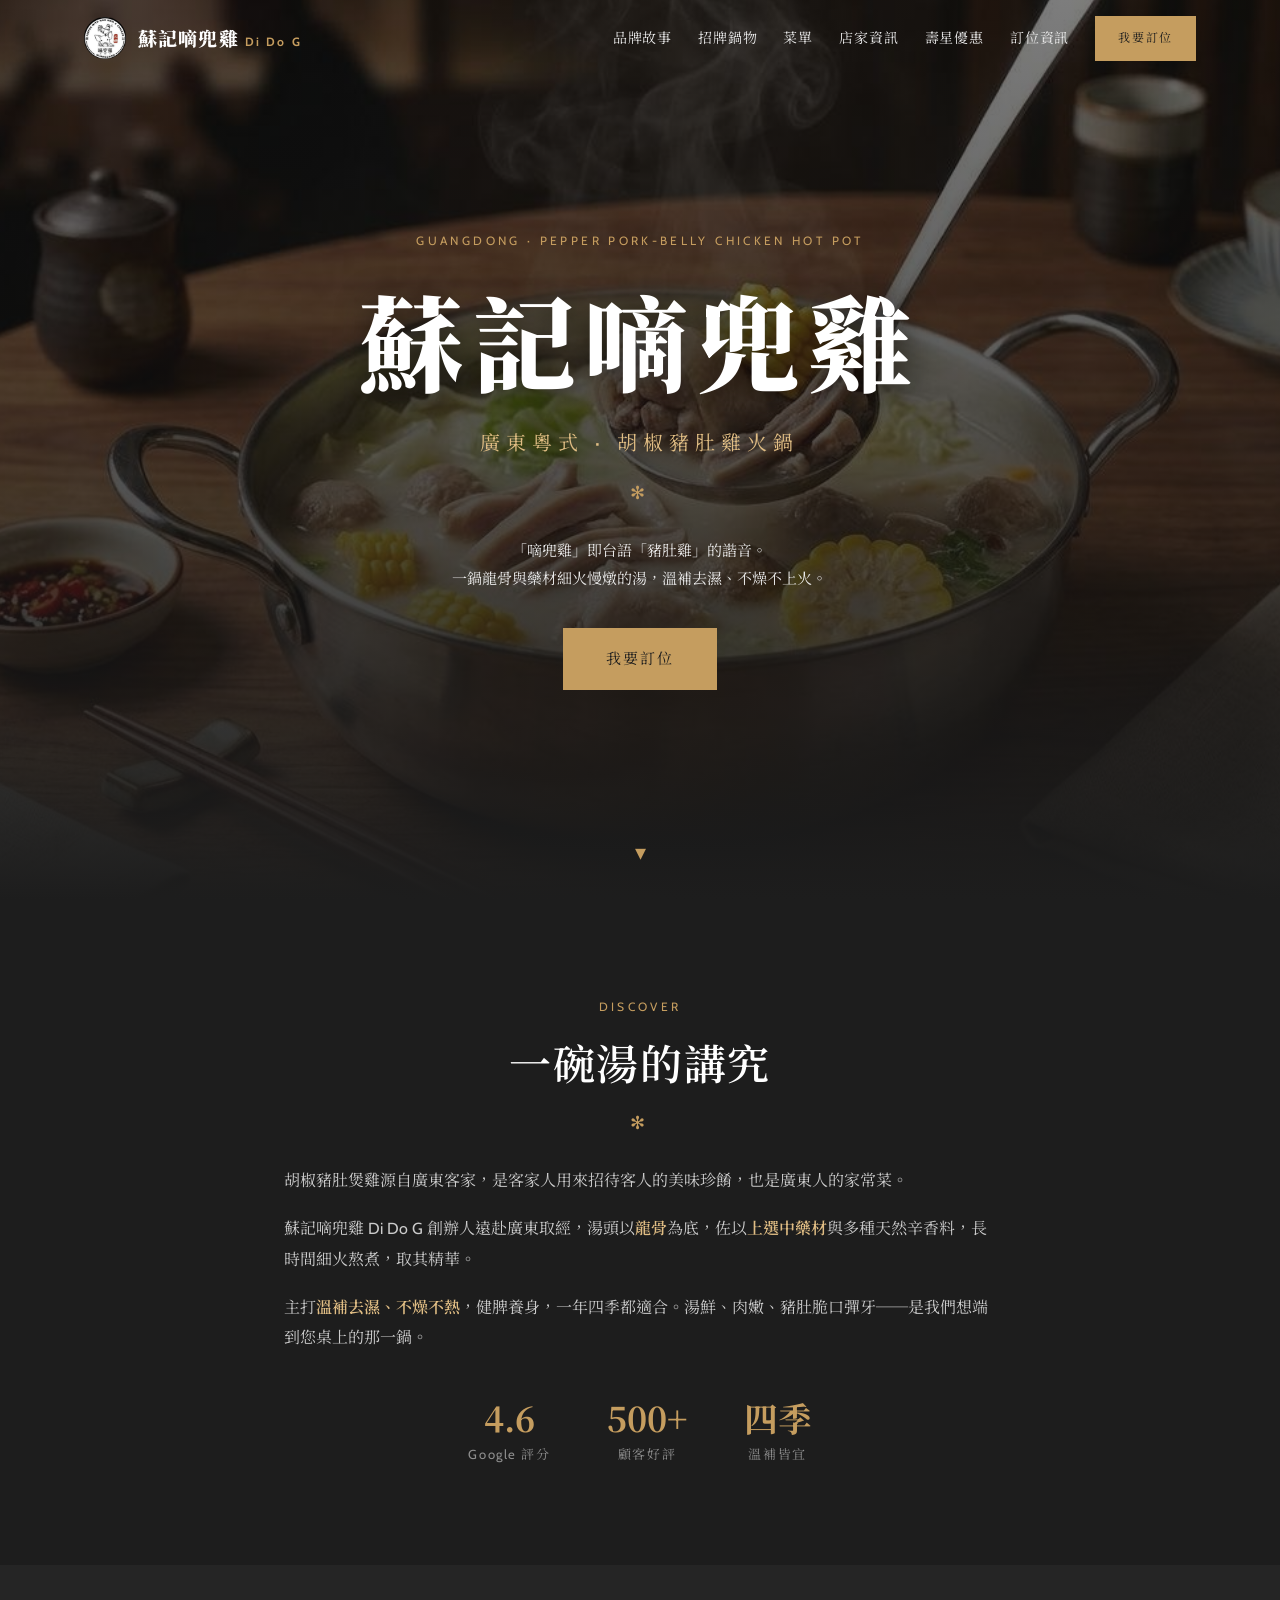
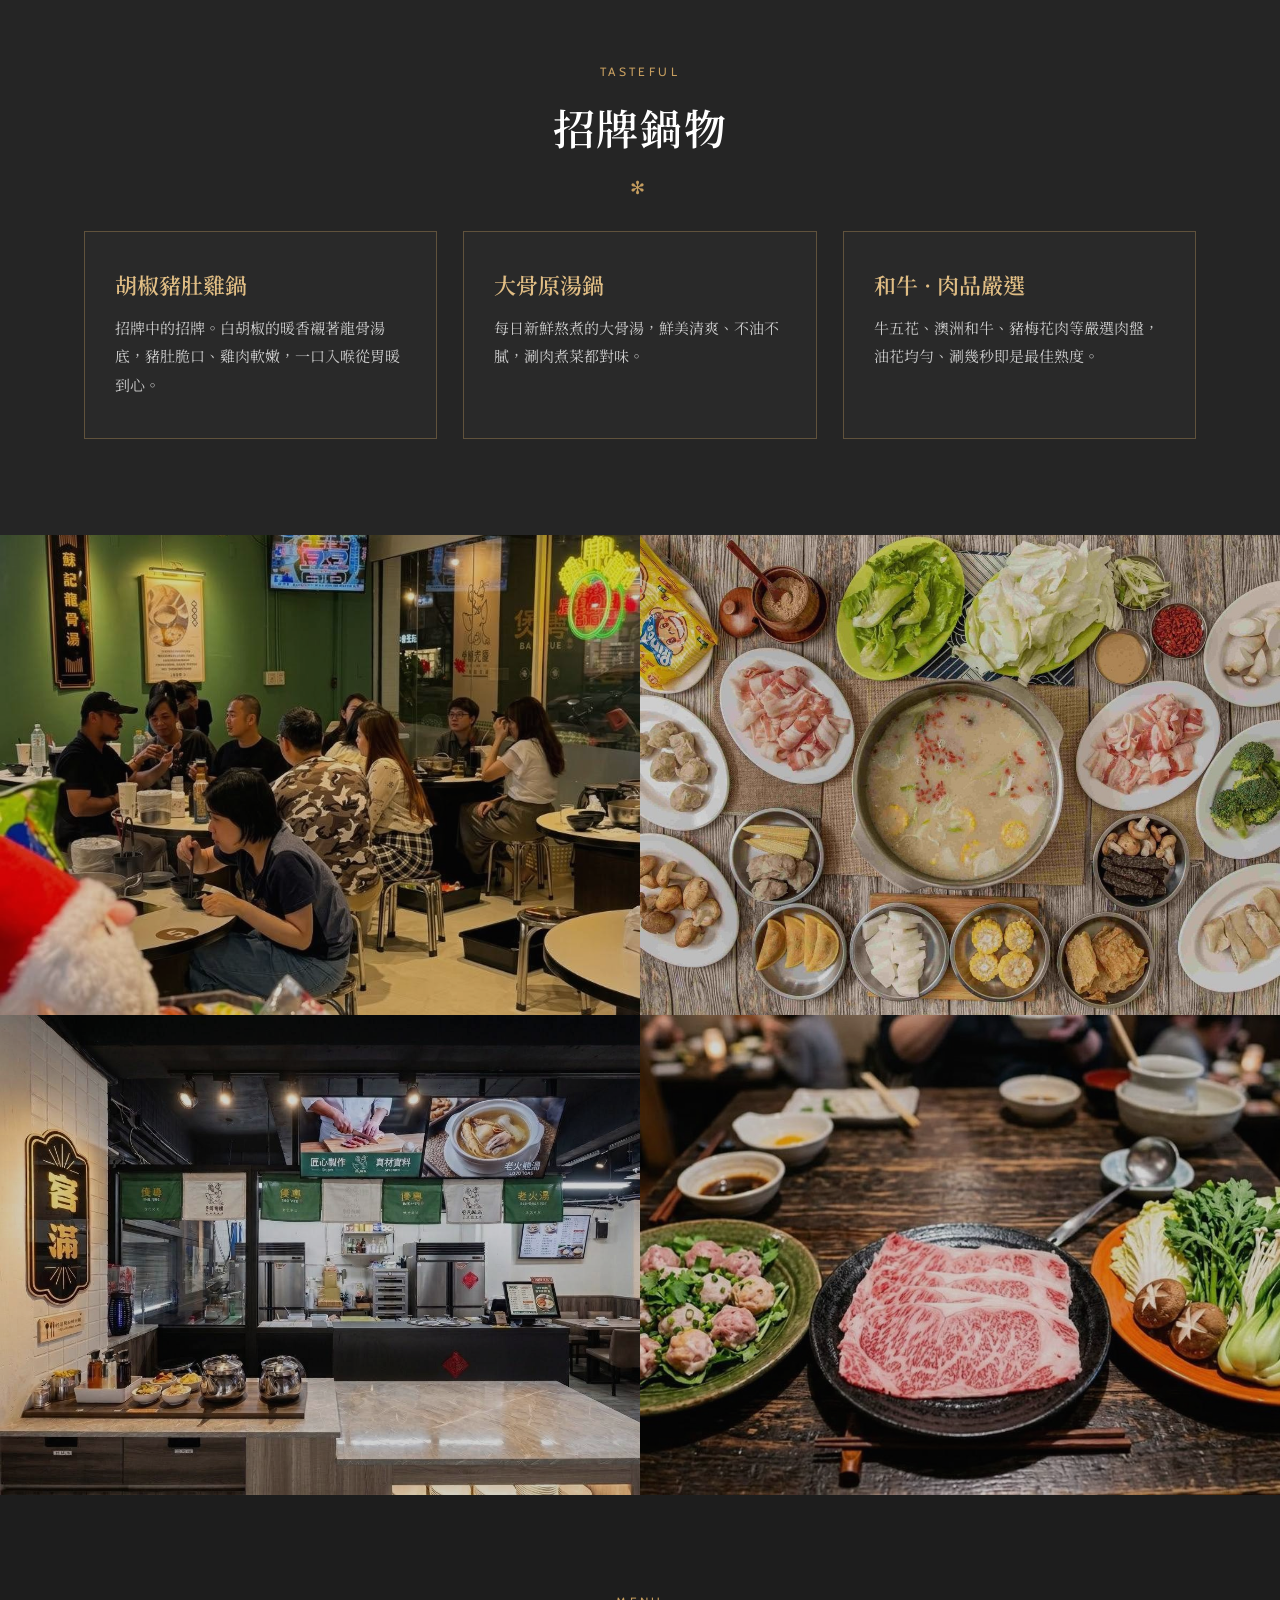
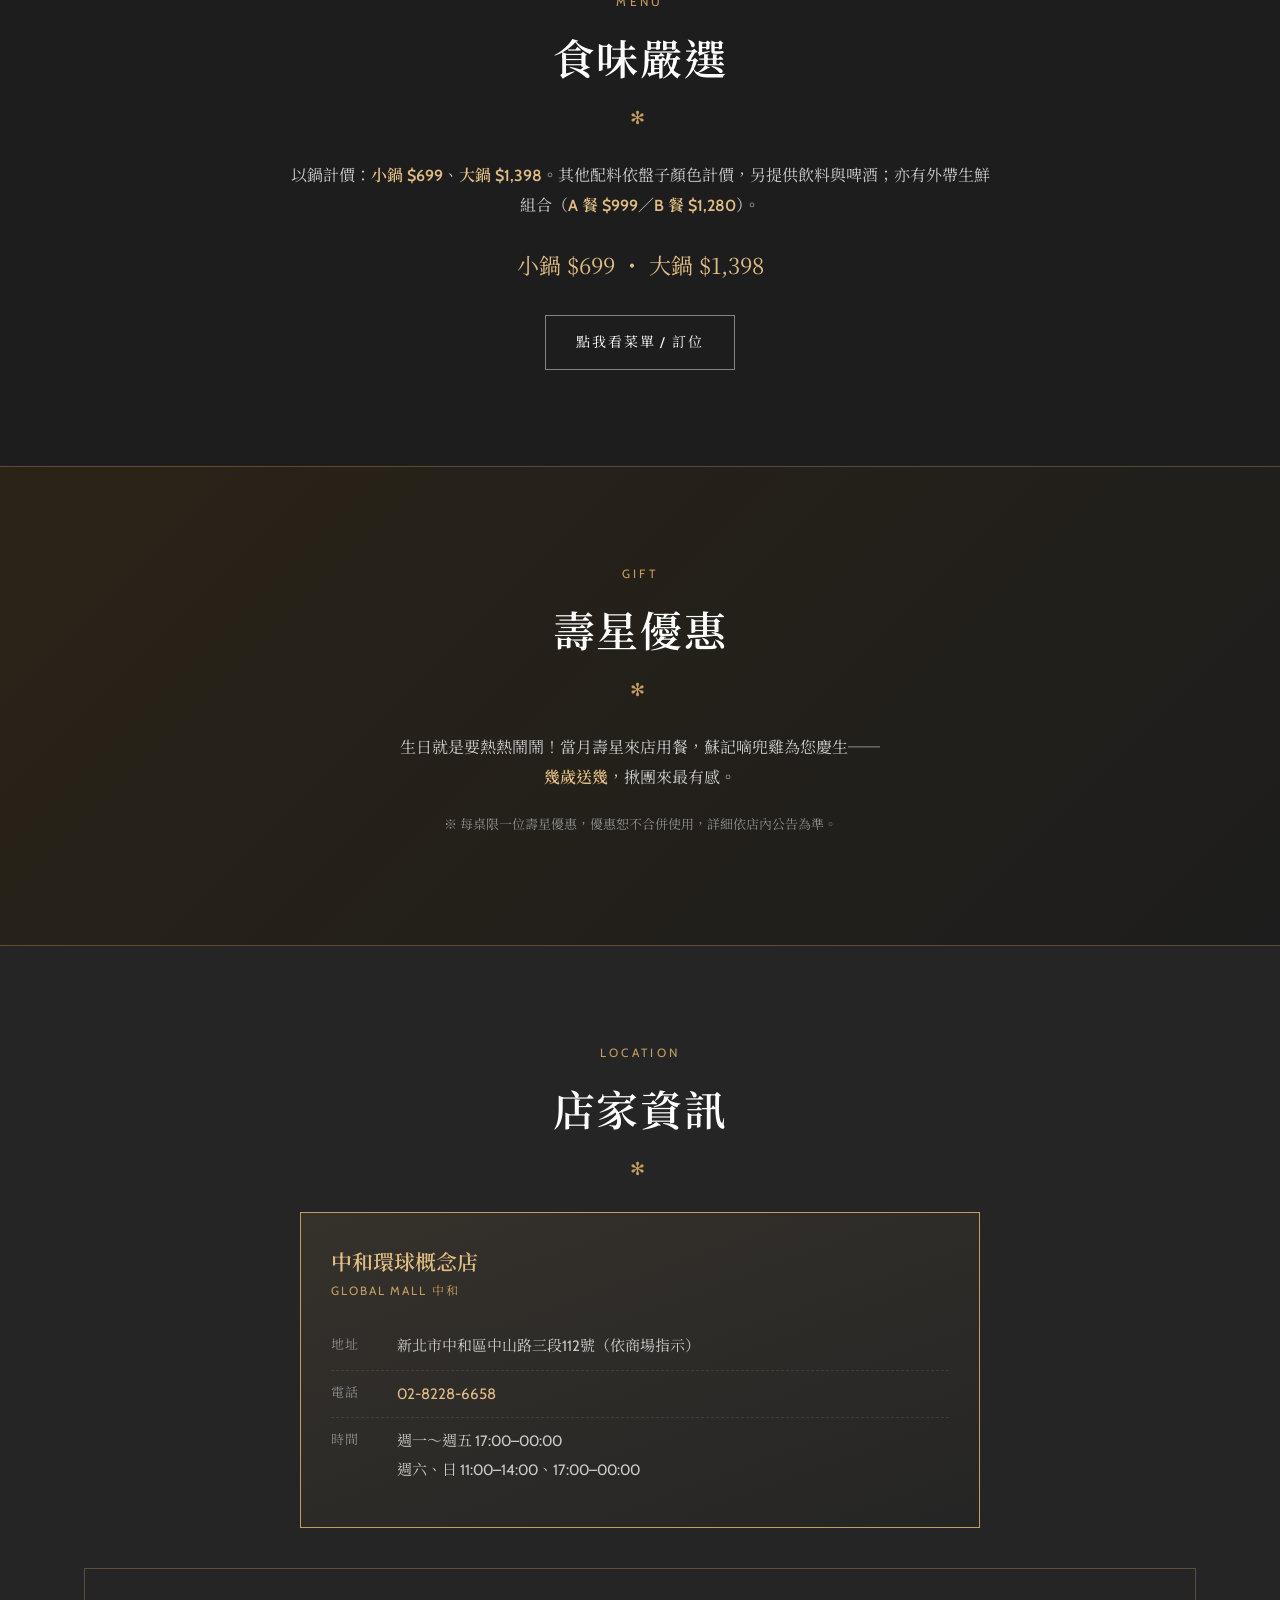
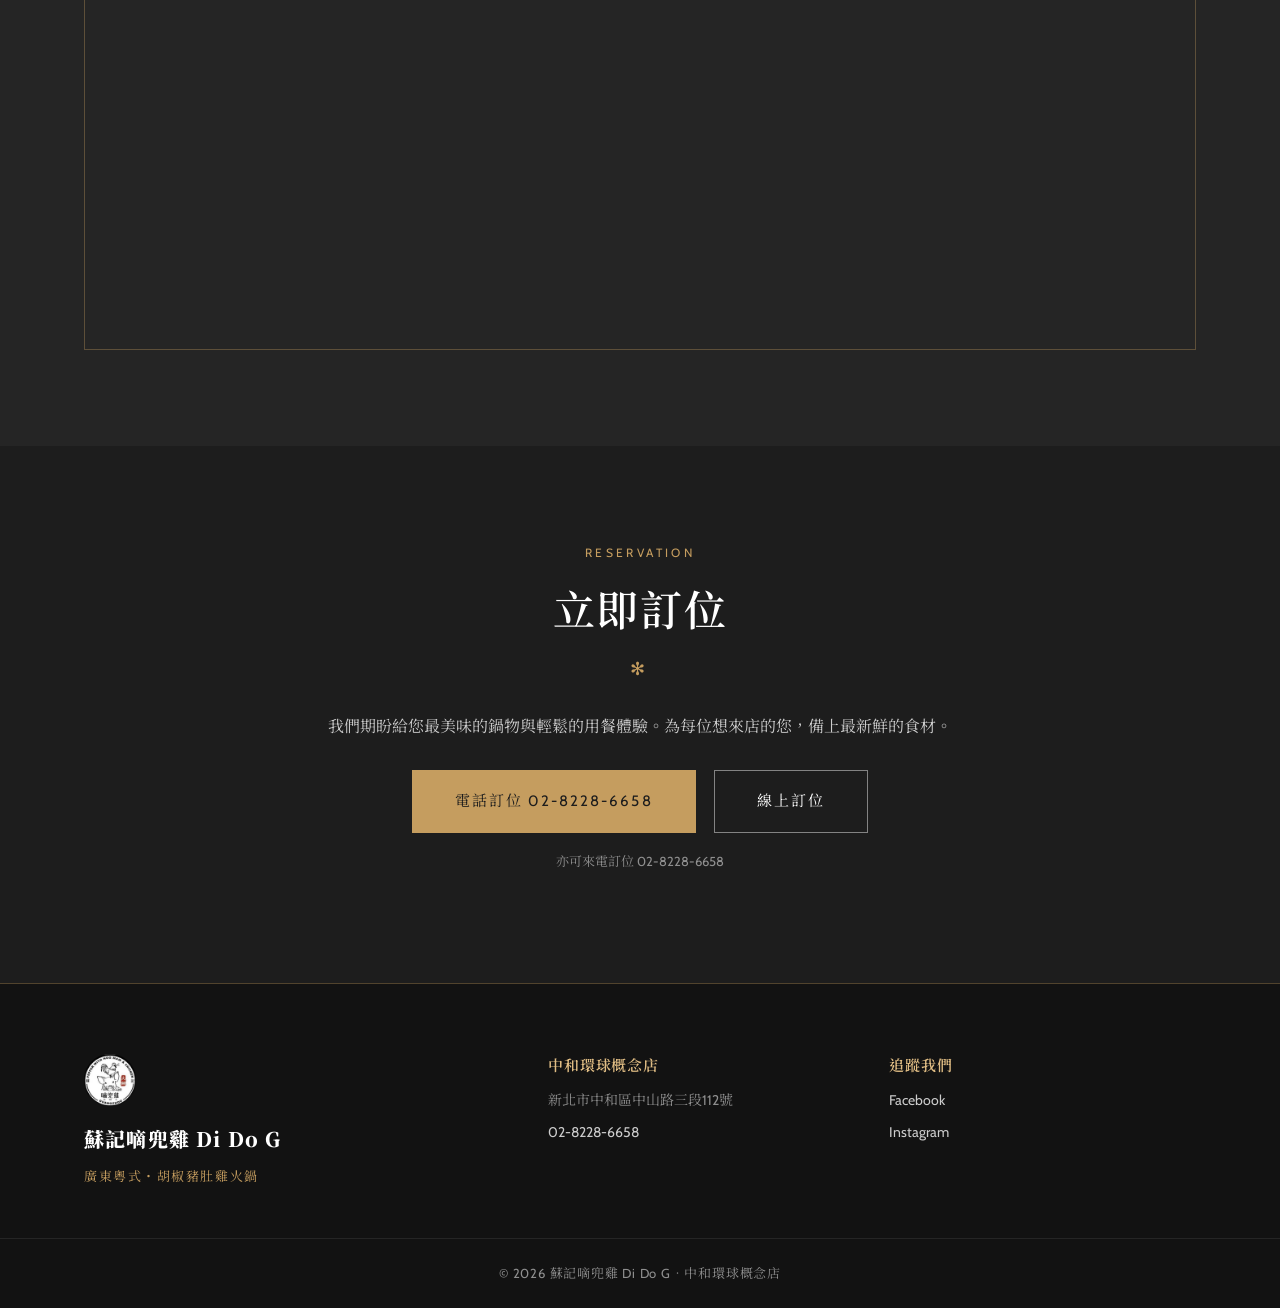
==== index.html @ d1bb8bec "蘇記嘀兜雞 Di Do G 官網 v1" ====
<!DOCTYPE html>
<html lang="zh-Hant">
<head>
<meta charset="utf-8">
<meta name="viewport" content="width=device-width, initial-scale=1">
<title>蘇記嘀兜雞 Di Do G｜中和環球概念店 — 廣東粵式・胡椒豬肚雞火鍋</title>
<meta name="description" content="蘇記嘀兜雞 Di Do G（中和環球概念店）主打廣東粵式胡椒豬肚雞火鍋。「嘀兜雞」即台語「豬肚雞」諧音，湯頭以龍骨、中藥材與辛香料長時間熬煮，溫補去濕不燥。新北中和・環球購物中心。">
<meta property="og:title" content="蘇記嘀兜雞 Di Do G｜中和環球概念店">
<meta property="og:description" content="廣東粵式・胡椒豬肚雞火鍋。溫補去濕，四季皆宜。">
<meta property="og:type" content="restaurant">
<meta property="og:image" content="assets/img/hero.jpg">
<meta name="theme-color" content="#1d1d1d">
<link rel="canonical" href="https://www.didog.com.tw/">
<script type="application/ld+json">
{
  "@context":"https://schema.org",
  "@type":"Restaurant",
  "name":"蘇記嘀兜雞 Di Do G｜中和環球概念店",
  "description":"廣東粵式胡椒豬肚雞火鍋。",
  "servesCuisine":["粵式","火鍋","廣東菜"],
  "priceRange":"$$",
  "telephone":"+886-2-8228-6658",
  "url":"https://www.didog.com.tw/",
  "image":"https://www.didog.com.tw/assets/img/hero.jpg",
  "address":{"@type":"PostalAddress","streetAddress":"中山路三段112號","addressLocality":"中和區","addressRegion":"新北市","addressCountry":"TW"},
  "openingHoursSpecification":[
    {"@type":"OpeningHoursSpecification","dayOfWeek":["Monday","Tuesday","Wednesday","Thursday","Friday"],"opens":"17:00","closes":"00:00"},
    {"@type":"OpeningHoursSpecification","dayOfWeek":["Saturday","Sunday"],"opens":"11:00","closes":"14:00"},
    {"@type":"OpeningHoursSpecification","dayOfWeek":["Saturday","Sunday"],"opens":"17:00","closes":"00:00"}
  ],
  "sameAs":["https://www.instagram.com/didog260214/","https://www.facebook.com/people/61587805287866/"],
  "aggregateRating":{"@type":"AggregateRating","ratingValue":"4.6","reviewCount":"500"}
}
</script>
<link rel="icon" href="assets/favicon.png" type="image/png">
<link rel="apple-touch-icon" href="assets/apple-touch-icon.png">
<link rel="preconnect" href="https://fonts.googleapis.com">
<link rel="preconnect" href="https://fonts.gstatic.com" crossorigin>
<link href="https://fonts.googleapis.com/css2?family=Cabin:ital,wght@0,400;0,500;0,600;0,700;1,400&family=Noto+Serif+TC:wght@400;600;900&display=swap" rel="stylesheet">
<link rel="stylesheet" href="css/style.css">
</head>
<body>

<!-- 導覽 -->
<header class="nav" id="nav">
  <div class="nav__inner">
    <a class="brand" href="#top">
      <img src="assets/logo.png" alt="蘇記嘀兜雞 Di Do G" class="brand__logo">
      <span class="brand__name">蘇記嘀兜雞 <em>Di&nbsp;Do&nbsp;G</em></span>
    </a>
    <nav class="nav__menu" id="navMenu">
      <a href="#story">品牌故事</a>
      <a href="#dish">招牌鍋物</a>
      <a href="menu.html">菜單</a>
      <a href="#stores">店家資訊</a>
      <a href="#birthday">壽星優惠</a>
      <a href="#booking">訂位資訊</a>
    </nav>
    <a class="btn btn--gold nav__cta" href="#booking">我要訂位</a>
    <button class="nav__toggle" id="navToggle" aria-label="選單"><span></span><span></span><span></span></button>
  </div>
</header>

<!-- Hero -->
<section class="hero" id="top">
  <div class="hero__bg" style="background-image:url('assets/img/hero.jpg')"></div>
  <div class="hero__overlay"></div>
  <div class="hero__content">
    <p class="kicker">GUANGDONG · PEPPER PORK-BELLY CHICKEN HOT POT</p>
    <h1 class="hero__title">蘇記嘀兜雞</h1>
    <p class="hero__sub">廣東粵式 · 胡椒豬肚雞火鍋</p>
    <div class="divider">✻</div>
    <p class="hero__lead">「嘀兜雞」即台語「豬肚雞」的諧音。<br>一鍋龍骨與藥材細火慢燉的湯，溫補去濕、不燥不上火。</p>
    <a class="btn btn--gold btn--lg" href="#booking">我要訂位</a>
  </div>
  <a class="hero__scroll" href="#story" aria-label="向下">▾</a>
</section>

<!-- 品牌故事 -->
<section class="section" id="story">
  <div class="wrap wrap--narrow">
    <p class="kicker center">DISCOVER</p>
    <h2 class="h2 center">一碗湯的講究</h2>
    <div class="divider center">✻</div>
    <p class="p">胡椒豬肚煲雞源自廣東客家，是客家人用來招待客人的美味珍餚，也是廣東人的家常菜。</p>
    <p class="p">蘇記嘀兜雞 Di Do G 創辦人遠赴廣東取經，湯頭以<strong>龍骨</strong>為底，佐以<strong>上選中藥材</strong>與多種天然辛香料，長時間細火熬煮，取其精華。</p>
    <p class="p">主打<strong>溫補去濕、不燥不熱</strong>，健脾養身，一年四季都適合。湯鮮、肉嫩、豬肚脆口彈牙──是我們想端到您桌上的那一鍋。</p>
    <div class="stats">
      <div class="stat"><b>4.6</b><span>Google 評分</span></div>
      <div class="stat"><b>500+</b><span>顧客好評</span></div>
      <div class="stat"><b>四季</b><span>溫補皆宜</span></div>
    </div>
  </div>
</section>

<!-- 招牌 -->
<section class="section section--dark" id="dish">
  <div class="wrap">
    <p class="kicker center">TASTEFUL</p>
    <h2 class="h2 center">招牌鍋物</h2>
    <div class="divider center">✻</div>
    <div class="cards">
      <article class="card">
        <h3>胡椒豬肚雞鍋</h3>
        <p>招牌中的招牌。白胡椒的暖香襯著龍骨湯底，豬肚脆口、雞肉軟嫩，一口入喉從胃暖到心。</p>
      </article>
      <article class="card">
        <h3>大骨原湯鍋</h3>
        <p>每日新鮮熬煮的大骨湯，鮮美清爽、不油不膩，涮肉煮菜都對味。</p>
      </article>
      <article class="card">
        <h3>和牛 · 肉品嚴選</h3>
        <p>牛五花、澳洲和牛、豬梅花肉等嚴選肉盤，油花均勻、涮幾秒即是最佳熟度。</p>
      </article>
    </div>
  </div>
</section>

<!-- 照片 -->
<section class="gallery">
  <div class="gallery__grid">
    <figure class="gallery__item"><img src="assets/img/dish-1.jpg" alt="胡椒豬肚雞鍋" loading="lazy"></figure>
    <figure class="gallery__item"><img src="assets/img/dish-2.jpg" alt="嚴選肉品" loading="lazy"></figure>
    <figure class="gallery__item"><img src="assets/img/dish-3.jpg" alt="鮮蔬火鍋料" loading="lazy"></figure>
    <figure class="gallery__item"><img src="assets/img/dish-4.jpg" alt="溫補湯頭" loading="lazy"></figure>
  </div>
</section>

<!-- 菜單 -->
<section class="section" id="menu">
  <div class="wrap wrap--narrow center">
    <p class="kicker center">MENU</p>
    <h2 class="h2 center">食味嚴選</h2>
    <div class="divider center">✻</div>
    <p class="p">以鍋計價：<strong>小鍋 $699</strong>、<strong>大鍋 $1,398</strong>。其他配料依盤子顏色計價，另提供飲料與啤酒；亦有外帶生鮮組合（<strong>A 餐 $999</strong>／<strong>B 餐 $1,280</strong>）。</p>
    <p class="price">小鍋 $699 ・ 大鍋 $1,398</p>
    <a class="btn btn--line" href="menu.html">點我看菜單 / 訂位</a>
  </div>
</section>

<!-- 壽星優惠 -->
<section class="section section--gold" id="birthday">
  <div class="wrap wrap--narrow center">
    <p class="kicker center">GIFT</p>
    <h2 class="h2 center">壽星優惠</h2>
    <div class="divider center">✻</div>
    <p class="p">生日就是要熱熱鬧鬧！當月壽星來店用餐，蘇記嘀兜雞為您慶生──<br><strong>幾歲送幾</strong>，揪團來最有感。</p>
    <p class="fine">※ 每桌限一位壽星優惠，優惠恕不合併使用，詳細依店內公告為準。</p>
  </div>
</section>

<!-- 分店資訊 -->
<section class="section section--dark" id="stores">
  <div class="wrap">
    <p class="kicker center">LOCATION</p>
    <h2 class="h2 center">店家資訊</h2>
    <div class="divider center">✻</div>
    <div class="stores">
      <div class="store store--main">
        <h3>中和環球概念店</h3>
        <p class="store__tag">Global Mall 中和</p>
        <ul>
          <li><span>地址</span>新北市中和區中山路三段112號（依商場指示）</li>
          <li><span>電話</span><a href="tel:0282286658">02-8228-6658</a></li>
          <li><span>時間</span>週一～週五 17:00–00:00<br>週六、日 11:00–14:00、17:00–00:00</li>
        </ul>
      </div>
    </div>
    <div class="map">
      <iframe title="地圖" src="https://www.google.com/maps?q=%E6%96%B0%E5%8C%97%E5%B8%82%E4%B8%AD%E5%92%8C%E5%8D%80%E4%B8%AD%E5%B1%B1%E8%B7%AF%E4%B8%89%E6%AE%B5112%E8%99%9F&output=embed" loading="lazy" referrerpolicy="no-referrer-when-downgrade"></iframe>
    </div>
  </div>
</section>

<!-- 訂位 -->
<section class="section" id="booking">
  <div class="wrap wrap--narrow center">
    <p class="kicker center">RESERVATION</p>
    <h2 class="h2 center">立即訂位</h2>
    <div class="divider center">✻</div>
    <p class="p">我們期盼給您最美味的鍋物與輕鬆的用餐體驗。為每位想來店的您，備上最新鮮的食材。</p>
    <div class="cta-row">
      <a class="btn btn--gold btn--lg" href="tel:0282286658">電話訂位 02-8228-6658</a>
      <a class="btn btn--line btn--lg" href="https://marincop-didog01.hf.space/booking/" target="_blank" rel="noopener" data-booking>線上訂位</a>
    </div>
    <p class="fine">亦可來電訂位 02-8228-6658</p>
  </div>
</section>

<!-- 頁尾 -->
<footer class="footer">
  <div class="wrap footer__inner">
    <div class="footer__brand">
      <img src="assets/logo.png" alt="Di Do G" class="footer__logo">
      <p class="footer__name">蘇記嘀兜雞 Di Do G</p>
      <p class="footer__tag">廣東粵式・胡椒豬肚雞火鍋</p>
    </div>
    <div class="footer__col">
      <h4>中和環球概念店</h4>
      <p>新北市中和區中山路三段112號</p>
      <p><a href="tel:0282286658">02-8228-6658</a></p>
    </div>
    <div class="footer__col">
      <h4>追蹤我們</h4>
      <p><a href="https://www.facebook.com/people/61587805287866/" target="_blank" rel="noopener">Facebook</a></p>
      <p><a href="https://www.instagram.com/didog260214/" target="_blank" rel="noopener">Instagram</a></p>
    </div>
  </div>
  <div class="footer__bottom">
    <p>© <span id="year"></span> 蘇記嘀兜雞 Di Do G．中和環球概念店</p>
  </div>
</footer>

<button class="to-top" id="toTop" aria-label="回頂端">↑</button>
<script src="js/main.js"></script>
</body>
</html>
---- css/style.css ----
/* ===== 蘇記嘀兜雞 Di Do G — 網站樣式 =====
   參考 hotpot106.com.tw 的深色×金色質感，重新實作 */

:root{
  --bg:#1d1d1d;
  --bg-2:#252525;
  --bg-3:#121212;
  --gold:#c59d5f;
  --gold-2:#e0bd84;
  --line:rgba(197,157,95,.35);
  --txt:#ffffff;
  --txt-2:#cccccc;
  --txt-3:#8f8f8f;
  --serif:"Noto Serif TC",serif;
  --sans:"Cabin","Noto Serif TC",-apple-system,"PingFang TC","Microsoft JhengHei",sans-serif;
  --maxw:1160px;
}

*{box-sizing:border-box}
html{scroll-behavior:smooth}
body{
  margin:0;background:var(--bg);color:var(--txt);
  font-family:var(--sans);font-size:16px;line-height:1.9;
  -webkit-font-smoothing:antialiased;overflow-x:hidden;
}
img{max-width:100%;display:block}
a{color:inherit;text-decoration:none}
h1,h2,h3,h4{font-family:var(--serif);font-weight:600;line-height:1.4;margin:0}
strong{color:var(--gold-2);font-weight:600}

.wrap{max-width:var(--maxw);margin:0 auto;padding:0 24px}
.wrap--narrow{max-width:760px}
.center{text-align:center}

.kicker{
  font-family:var(--sans);font-size:12px;letter-spacing:.28em;
  color:var(--gold);text-transform:uppercase;margin:0 0 14px
}
.h2{font-size:clamp(28px,4vw,42px);letter-spacing:.04em}
.p{margin:0 0 18px;color:var(--txt-2)}
.fine{font-size:13px;color:var(--txt-3);margin-top:16px}

.divider{color:var(--gold);margin:14px 0 26px;font-size:18px;letter-spacing:.3em}
.divider.center{text-align:center}

/* ---- 按鈕 ---- */
.btn{
  display:inline-block;font-family:var(--sans);font-size:14px;letter-spacing:.14em;
  padding:13px 30px;border:1px solid var(--gold);color:var(--gold);
  transition:.25s;cursor:pointer;background:transparent;text-transform:uppercase
}
.btn:hover{background:var(--gold);color:#1d1d1d}
.btn--gold{background:var(--gold);color:#1d1d1d}
.btn--gold:hover{background:var(--gold-2);border-color:var(--gold-2)}
.btn--line{color:var(--txt);border-color:rgba(255,255,255,.45)}
.btn--line:hover{background:#fff;color:#1d1d1d;border-color:#fff}
.btn--lg{padding:16px 42px;font-size:15px}

/* ---- 導覽 ---- */
.nav{position:fixed;top:0;left:0;right:0;z-index:50;transition:.3s;background:transparent}
.nav.scrolled{background:rgba(18,18,18,.94);backdrop-filter:blur(8px);box-shadow:0 1px 0 rgba(255,255,255,.06)}
.nav__inner{max-width:var(--maxw);margin:0 auto;padding:16px 24px;display:flex;align-items:center;gap:26px}
.brand{display:flex;align-items:center;gap:12px}
.brand__logo{width:42px;height:42px}
.brand__name{font-family:var(--serif);font-weight:900;font-size:19px;letter-spacing:.06em;white-space:nowrap}
.brand__name em{font-family:var(--sans);font-style:normal;font-size:12px;letter-spacing:.18em;color:var(--gold)}
.nav__menu{margin-left:auto;display:flex;gap:26px;font-size:14px;letter-spacing:.06em}
.nav__menu a{color:#e9e9e9;position:relative;padding:6px 0}
.nav__menu a::after{content:"";position:absolute;left:0;bottom:0;width:0;height:1px;background:var(--gold);transition:.25s}
.nav__menu a:hover::after{width:100%}
.nav__cta{padding:10px 22px;font-size:12px}
.nav__toggle{display:none;flex-direction:column;gap:5px;background:none;border:0;cursor:pointer;padding:8px}
.nav__toggle span{width:24px;height:2px;background:#fff;display:block;transition:.3s}

/* ---- Hero ---- */
.hero{position:relative;min-height:100vh;display:flex;align-items:center;justify-content:center;text-align:center;overflow:hidden}
.hero__bg{position:absolute;inset:0;background-size:cover;background-position:center;transform:scale(1.05);animation:kenburns 18s ease-in-out infinite alternate}
@keyframes kenburns{from{transform:scale(1.05)}to{transform:scale(1.15)}}
.hero__overlay{position:absolute;inset:0;background:linear-gradient(180deg,rgba(18,18,18,.55),rgba(18,18,18,.75) 60%,#1d1d1d)}
.hero__content{position:relative;z-index:2;padding:120px 24px 100px;animation:fadeUp 1s .2s both}
@keyframes fadeUp{from{opacity:0;transform:translateY(24px)}to{opacity:1;transform:none}}
.hero__title{font-size:clamp(44px,9vw,104px);font-weight:900;letter-spacing:.08em;text-shadow:0 4px 30px rgba(0,0,0,.5)}
.hero__sub{font-size:clamp(15px,2vw,20px);letter-spacing:.3em;color:var(--gold-2);margin:12px 0 0}
.hero__lead{color:#eaeaea;max-width:560px;margin:0 auto 34px;font-size:15px}
.hero__scroll{position:absolute;bottom:26px;left:50%;transform:translateX(-50%);z-index:2;color:var(--gold);font-size:22px;animation:bob 1.8s infinite}
@keyframes bob{0%,100%{transform:translate(-50%,0)}50%{transform:translate(-50%,8px)}}

/* ---- Section ---- */
.section{padding:96px 0}
.section--dark{background:var(--bg-2)}
.section--gold{background:linear-gradient(135deg,#2a2317,#1d1d1d);border-top:1px solid var(--line);border-bottom:1px solid var(--line)}

.stats{display:flex;justify-content:center;gap:56px;margin-top:44px;flex-wrap:wrap}
.stat{text-align:center}
.stat b{display:block;font-family:var(--serif);font-size:34px;color:var(--gold);line-height:1.2}
.stat span{font-size:13px;letter-spacing:.12em;color:var(--txt-3)}

/* ---- 卡片 ---- */
.cards{display:grid;grid-template-columns:repeat(3,1fr);gap:26px;margin-top:8px}
.card{border:1px solid var(--line);padding:38px 30px;background:rgba(255,255,255,.02);transition:.3s}
.card:hover{border-color:var(--gold);transform:translateY(-4px)}
.card h3{font-size:22px;margin-bottom:14px;color:var(--gold-2)}
.card p{color:var(--txt-2);font-size:15px;margin:0}

/* ---- Gallery ---- */
.gallery__grid{display:grid;grid-template-columns:repeat(2,1fr);grid-auto-rows:1fr}
.gallery__item{margin:0;overflow:hidden;position:relative;aspect-ratio:4/3}
.gallery__item img{width:100%;height:100%;object-fit:cover;transition:.6s}
.gallery__item:hover img{transform:scale(1.08)}
.gallery__item::after{content:"";position:absolute;inset:0;background:rgba(18,18,18,.18);transition:.4s}
.gallery__item:hover::after{background:rgba(18,18,18,0)}

.price{font-family:var(--serif);font-size:22px;color:var(--gold-2);margin:22px 0 30px}

/* ---- 分店 ---- */
.stores{display:grid;grid-template-columns:minmax(0,680px);justify-content:center;gap:26px;margin-bottom:40px}
.store{border:1px solid var(--line);padding:34px 30px;background:rgba(255,255,255,.02)}
.store--main{border-color:var(--gold);background:linear-gradient(160deg,rgba(197,157,95,.10),transparent)}
.store h3{font-size:21px;color:var(--gold-2);margin-bottom:4px}
.store__tag{font-size:12px;letter-spacing:.16em;color:var(--gold);margin:0 0 20px;text-transform:uppercase}
.store ul{list-style:none;margin:0;padding:0}
.store li{display:flex;gap:14px;padding:9px 0;border-bottom:1px dashed rgba(255,255,255,.09);font-size:15px;color:var(--txt-2)}
.store li:last-child{border-bottom:0}
.store li span{flex:0 0 52px;color:var(--txt-3);font-size:13px;letter-spacing:.1em}
.store a{color:var(--gold-2)}

.map{border:1px solid var(--line);line-height:0}
.map iframe{width:100%;height:380px;border:0;filter:grayscale(.3) contrast(.95)}

/* ---- 訂位 CTA ---- */
.cta-row{display:flex;gap:18px;justify-content:center;flex-wrap:wrap;margin-top:28px}

/* ---- 頁尾 ---- */
.footer{background:var(--bg-3);border-top:1px solid var(--line);padding:70px 0 0}
.footer__inner{display:grid;grid-template-columns:1.4fr 1fr 1fr;gap:34px}
.footer__logo{width:52px;height:52px;margin-bottom:14px}
.footer__name{font-family:var(--serif);font-weight:900;font-size:20px;letter-spacing:.06em;margin:0}
.footer__tag{color:var(--gold);font-size:13px;letter-spacing:.12em;margin:6px 0 0}
.footer__col h4{font-size:15px;color:var(--gold-2);margin-bottom:12px;letter-spacing:.06em}
.footer__col p{margin:6px 0;color:var(--txt-3);font-size:14px}
.footer__col a{color:var(--txt-2)}
.footer__col a:hover{color:var(--gold)}
.footer__bottom{border-top:1px solid rgba(255,255,255,.08);margin-top:50px;padding:22px 0;text-align:center}
.footer__bottom p{margin:0;font-size:13px;color:var(--txt-3);letter-spacing:.06em}

/* ---- 回頂端 ---- */
.to-top{position:fixed;right:22px;bottom:22px;width:46px;height:46px;border-radius:50%;
  border:1px solid var(--gold);background:rgba(18,18,18,.8);color:var(--gold);cursor:pointer;
  opacity:0;pointer-events:none;transition:.3s;font-size:16px;z-index:40}
.to-top.show{opacity:1;pointer-events:auto}
.to-top:hover{background:var(--gold);color:#1d1d1d}

/* ---- 菜單頁 ---- */
.page-head{padding:150px 0 10px;background:linear-gradient(180deg,#121212,#1d1d1d)}
.menu-block{border-top:1px solid var(--line);padding:34px 0 6px;margin-top:20px}
.menu-block:first-child{border-top:0;margin-top:0}
.menu-block__title{font-size:22px;color:var(--gold-2);letter-spacing:.08em;margin-bottom:6px}
.menu-block--hl{background:linear-gradient(160deg,rgba(197,157,95,.10),transparent);border:1px solid var(--line);padding:30px 26px;margin-top:34px}
.menu-note{color:var(--txt-3);font-size:14px;margin:4px 0 8px}
.menu-list{list-style:none;margin:12px 0 0;padding:0}
.menu-list li{display:flex;justify-content:space-between;gap:18px;align-items:baseline;
  padding:14px 4px;border-bottom:1px dashed rgba(255,255,255,.09)}
.menu-list li:last-child{border-bottom:0}
.menu-list--grid{display:grid;grid-template-columns:1fr 1fr;column-gap:40px}
.menu-list--grid li{display:block}
.menu-list .mi{font-family:var(--serif);font-size:18px;color:#fff}
.menu-list .md{color:var(--txt-3);font-size:14px;text-align:right}

/* ---- 菜單價目表 ---- */
.ptable{list-style:none;margin:14px 0 0;padding:0}
.ptable li{display:flex;gap:18px;align-items:flex-start;padding:14px 4px;border-bottom:1px dashed rgba(255,255,255,.09)}
.ptable li:last-child{border-bottom:0}
.ptable .price-tag{flex:0 0 60px;font-family:var(--serif);font-size:19px;color:var(--gold-2)}
.ptable .items{color:var(--txt-2);font-size:15px;line-height:1.7}

/* ---- 響應式 ---- */
@media(max-width:900px){
  .nav__menu{display:none}
  .nav__menu.open{display:flex;position:absolute;top:100%;left:0;right:0;flex-direction:column;
    gap:0;background:rgba(18,18,18,.98);padding:10px 24px;border-top:1px solid var(--line)}
  .nav__menu.open a{padding:14px 0;border-bottom:1px solid rgba(255,255,255,.06)}
  .nav__toggle{display:flex;margin-left:auto}
  .nav__cta{display:none}
  .cards{grid-template-columns:1fr}
  .gallery__grid{grid-template-columns:repeat(2,1fr)}
  .stores{grid-template-columns:1fr}
  .footer__inner{grid-template-columns:1fr 1fr}
  .section{padding:70px 0}
  .stats{gap:34px}
}
@media(max-width:520px){
  .gallery__grid{grid-template-columns:1fr}
  .footer__inner{grid-template-columns:1fr}
}
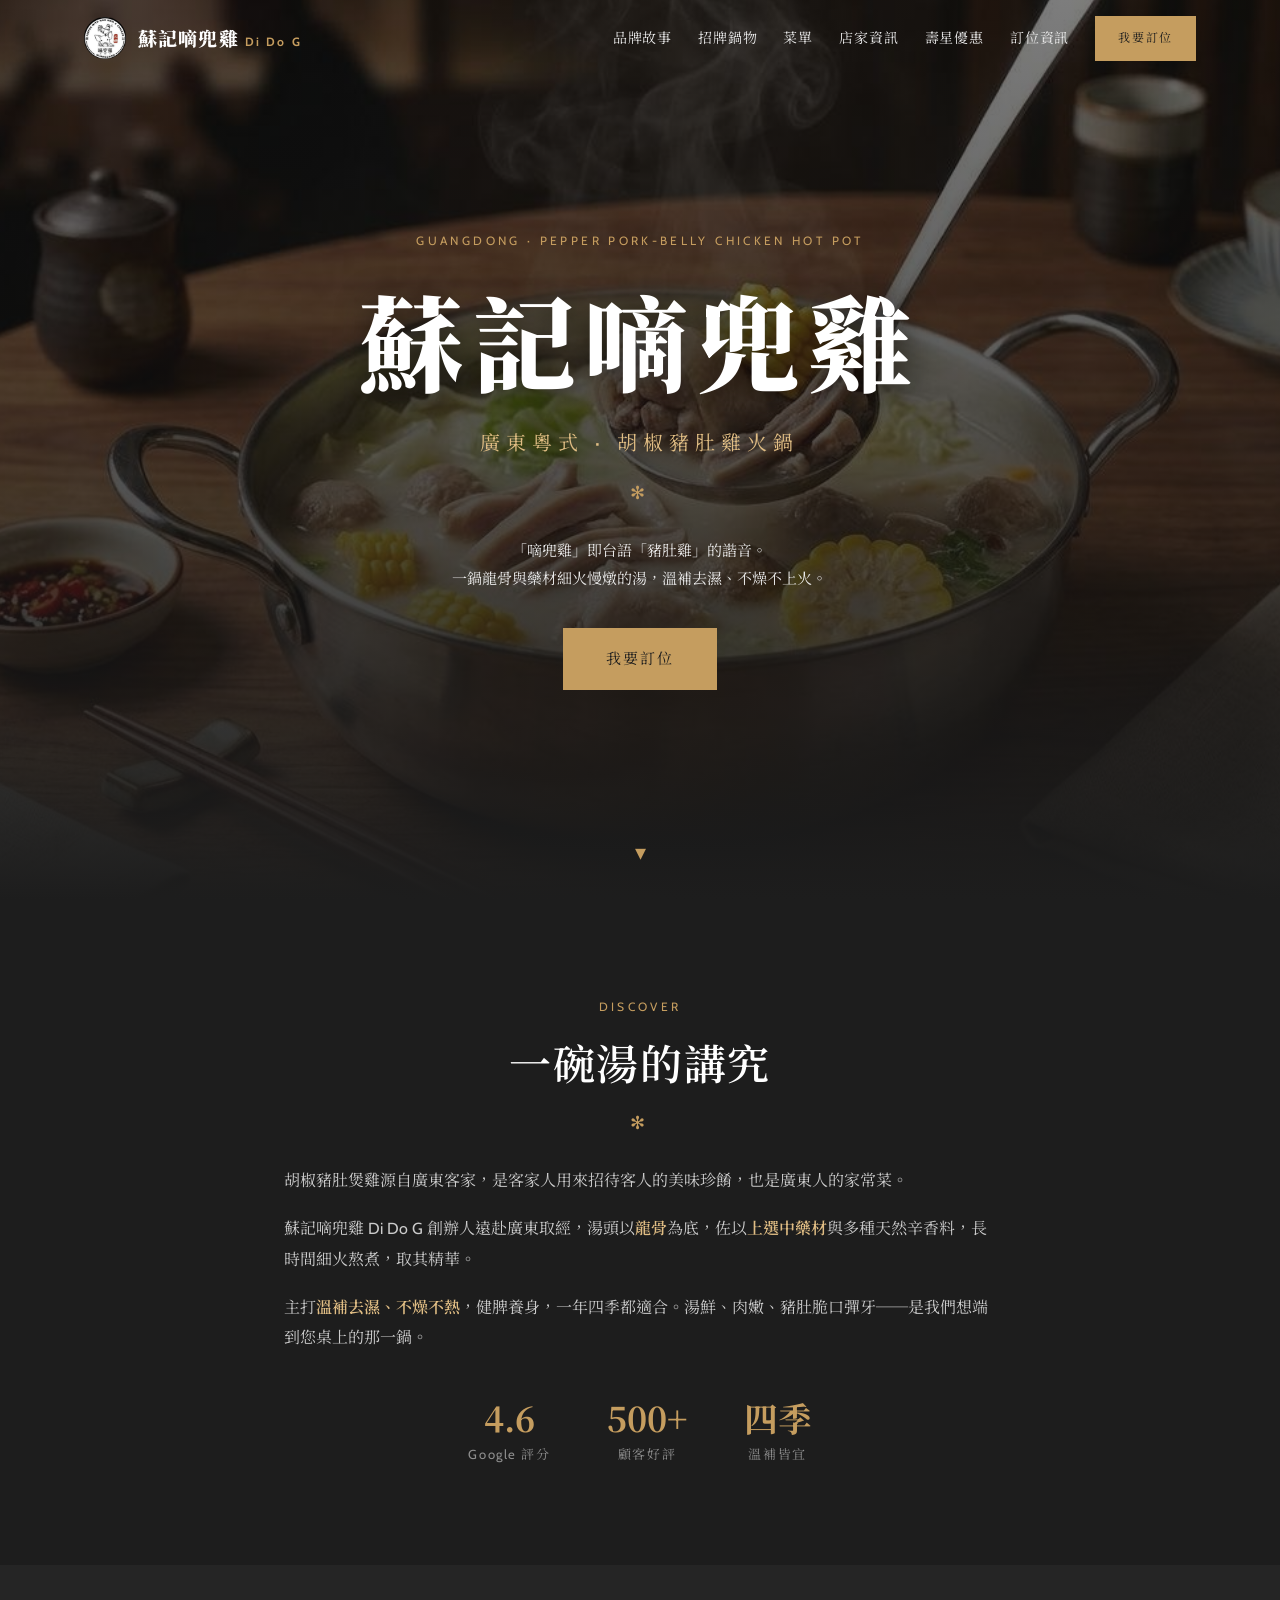
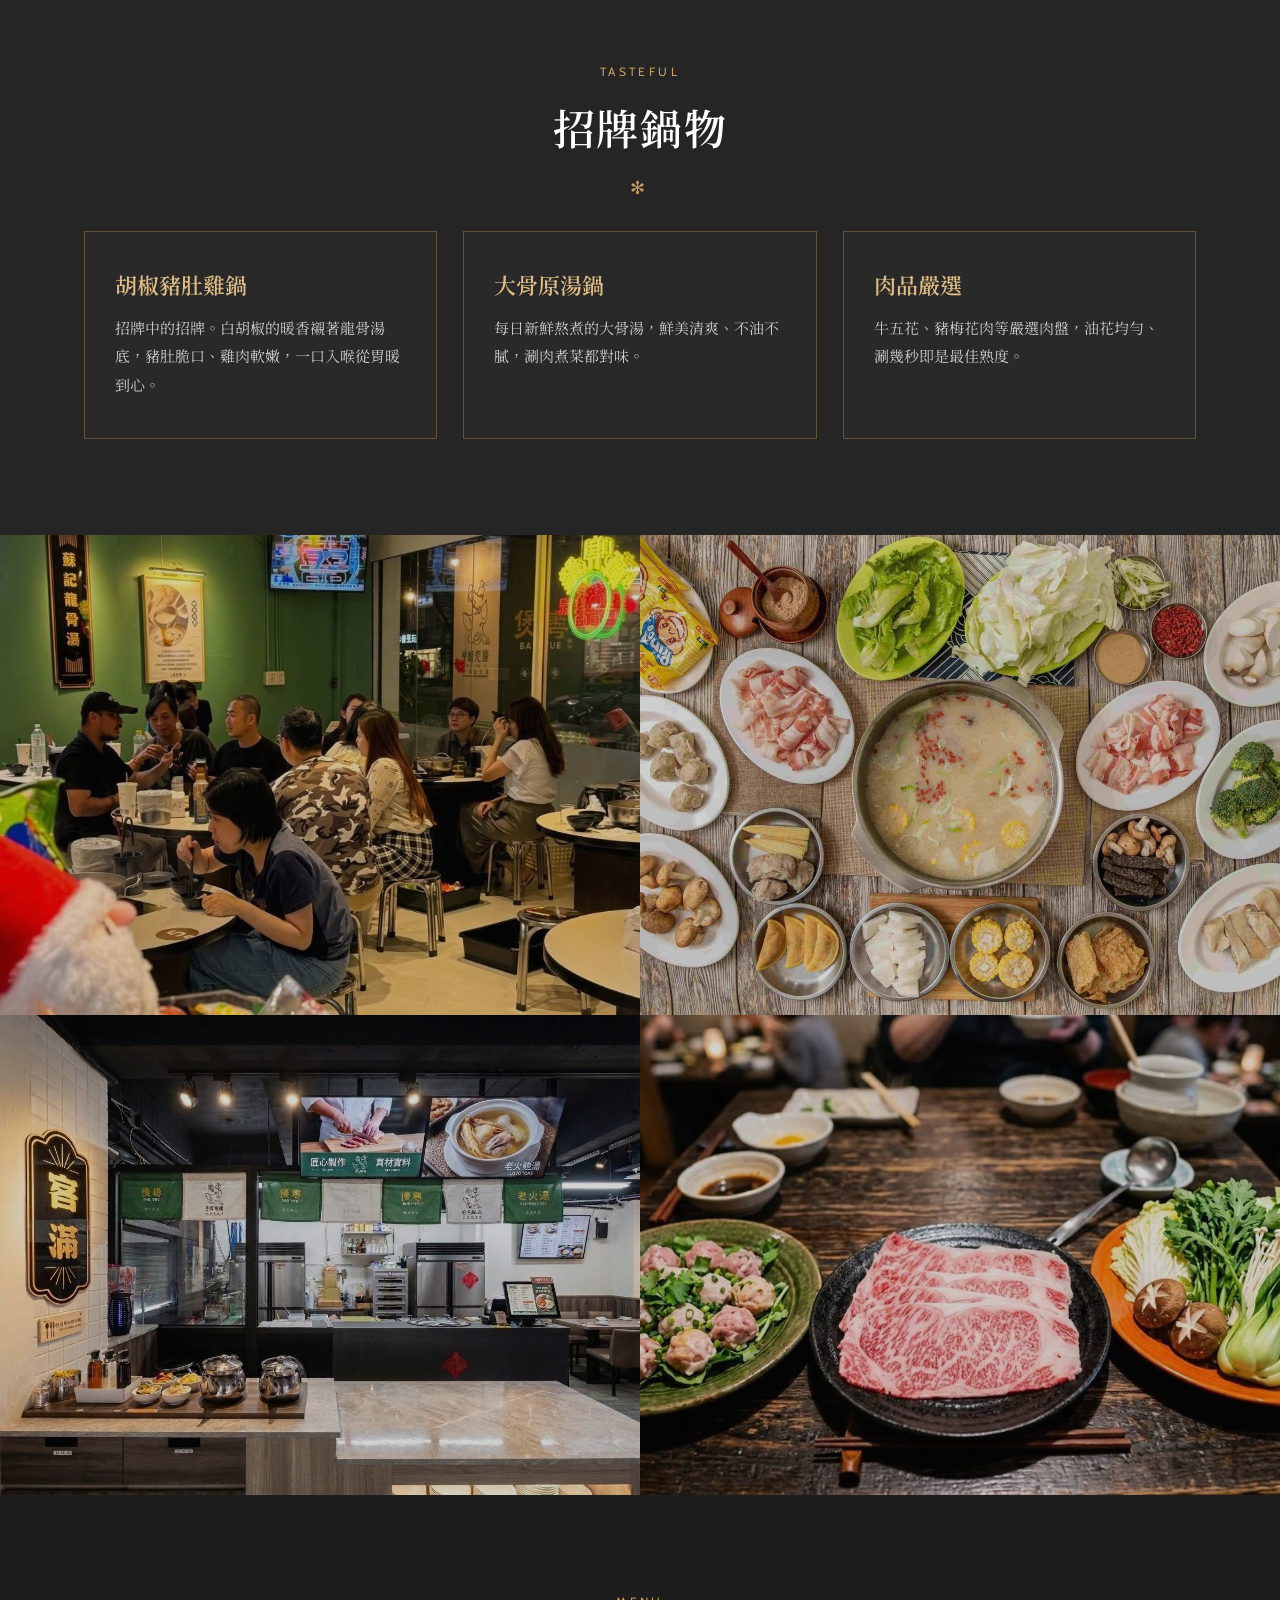
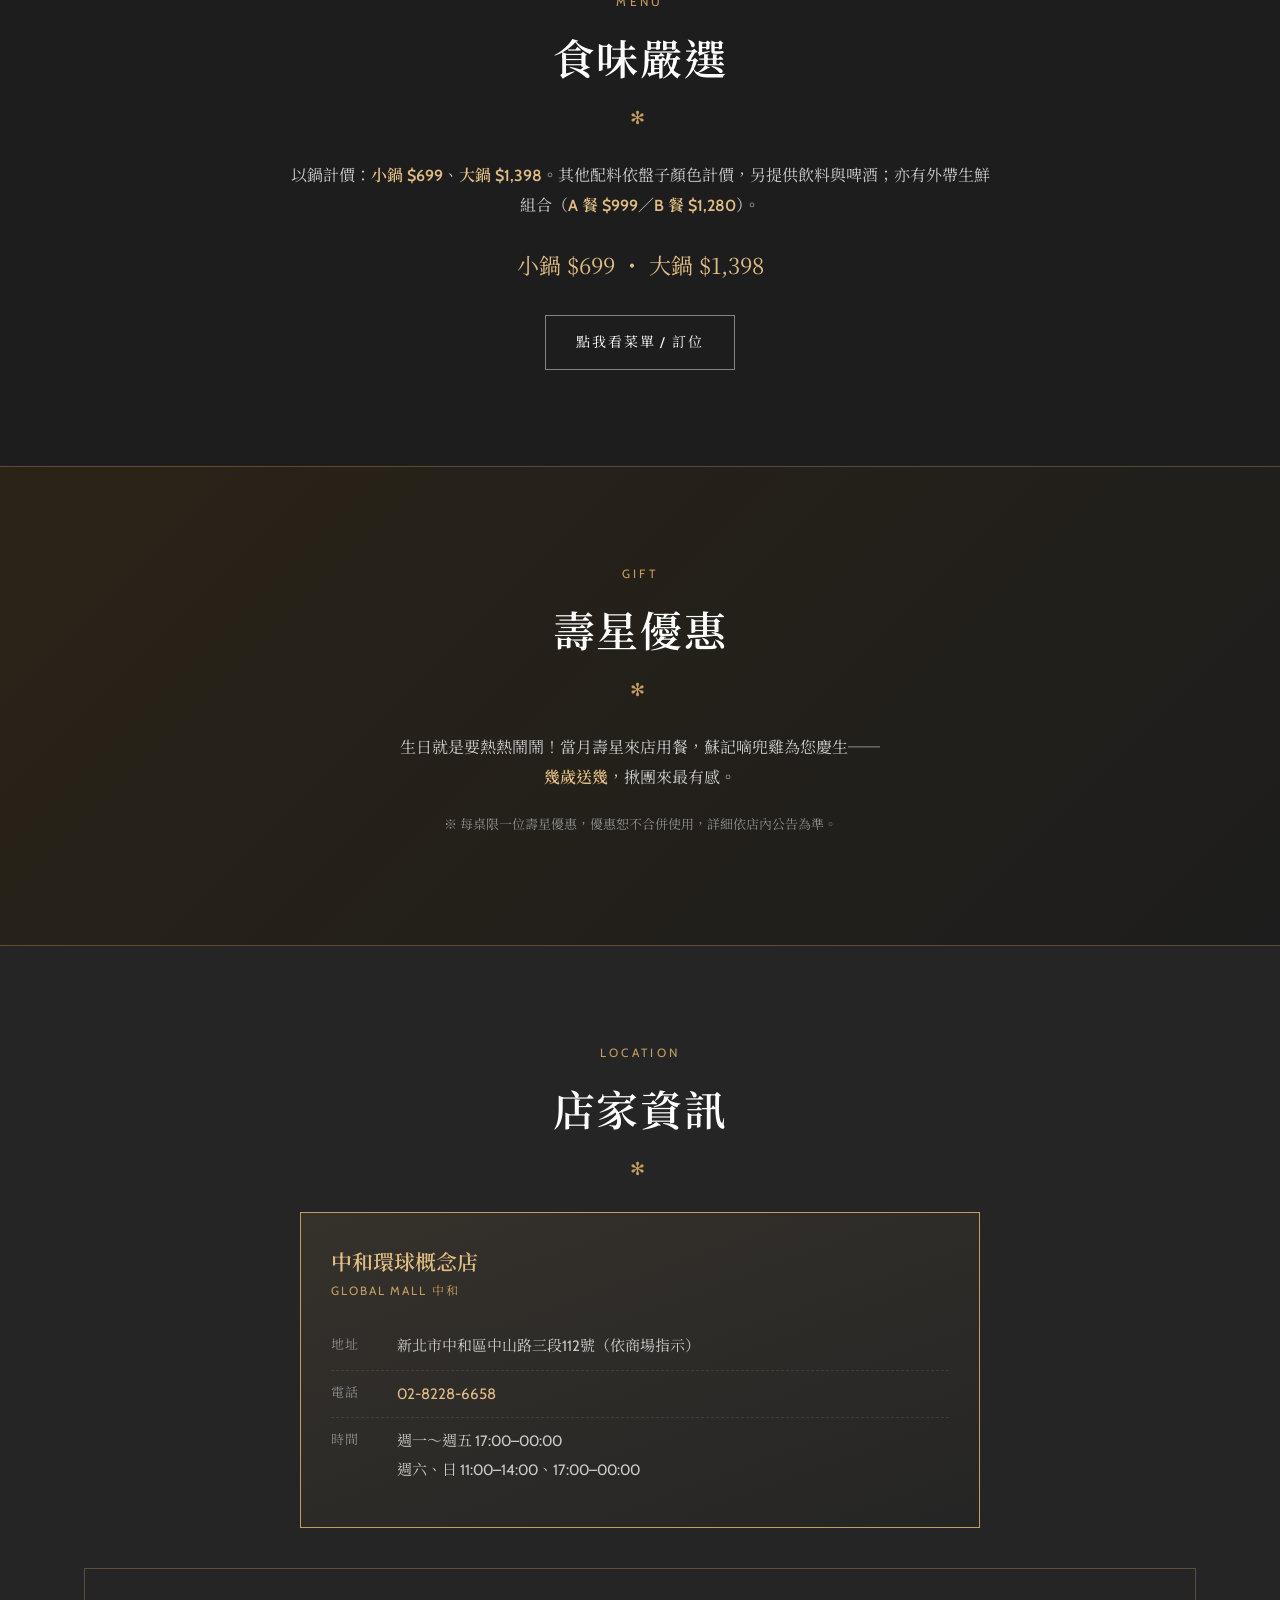
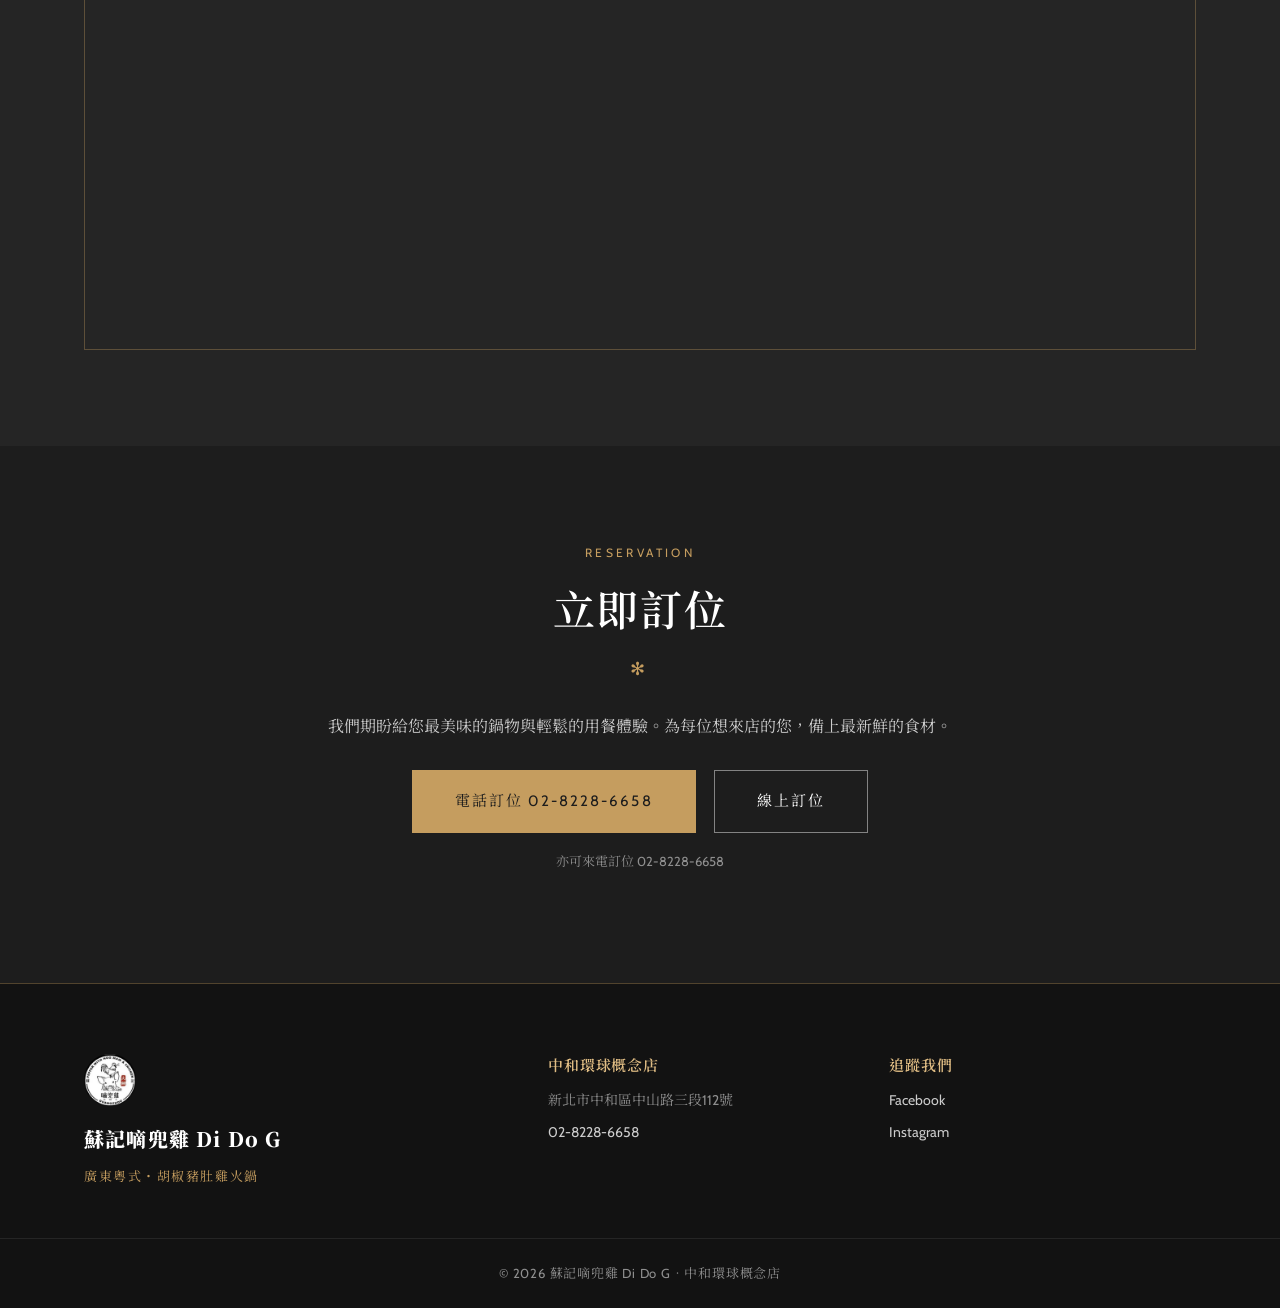
==== commit 262ec2eb: "移除全站『和牛』字眼；招牌改為『肉品嚴選』" ====
--- a/index.html
+++ b/index.html
@@ -109,8 +109,8 @@
         <p>每日新鮮熬煮的大骨湯，鮮美清爽、不油不膩，涮肉煮菜都對味。</p>
       </article>
       <article class="card">
-        <h3>和牛 · 肉品嚴選</h3>
-        <p>牛五花、澳洲和牛、豬梅花肉等嚴選肉盤，油花均勻、涮幾秒即是最佳熟度。</p>
+        <h3>肉品嚴選</h3>
+        <p>牛五花、豬梅花肉等嚴選肉盤，油花均勻、涮幾秒即是最佳熟度。</p>
       </article>
     </div>
   </div>
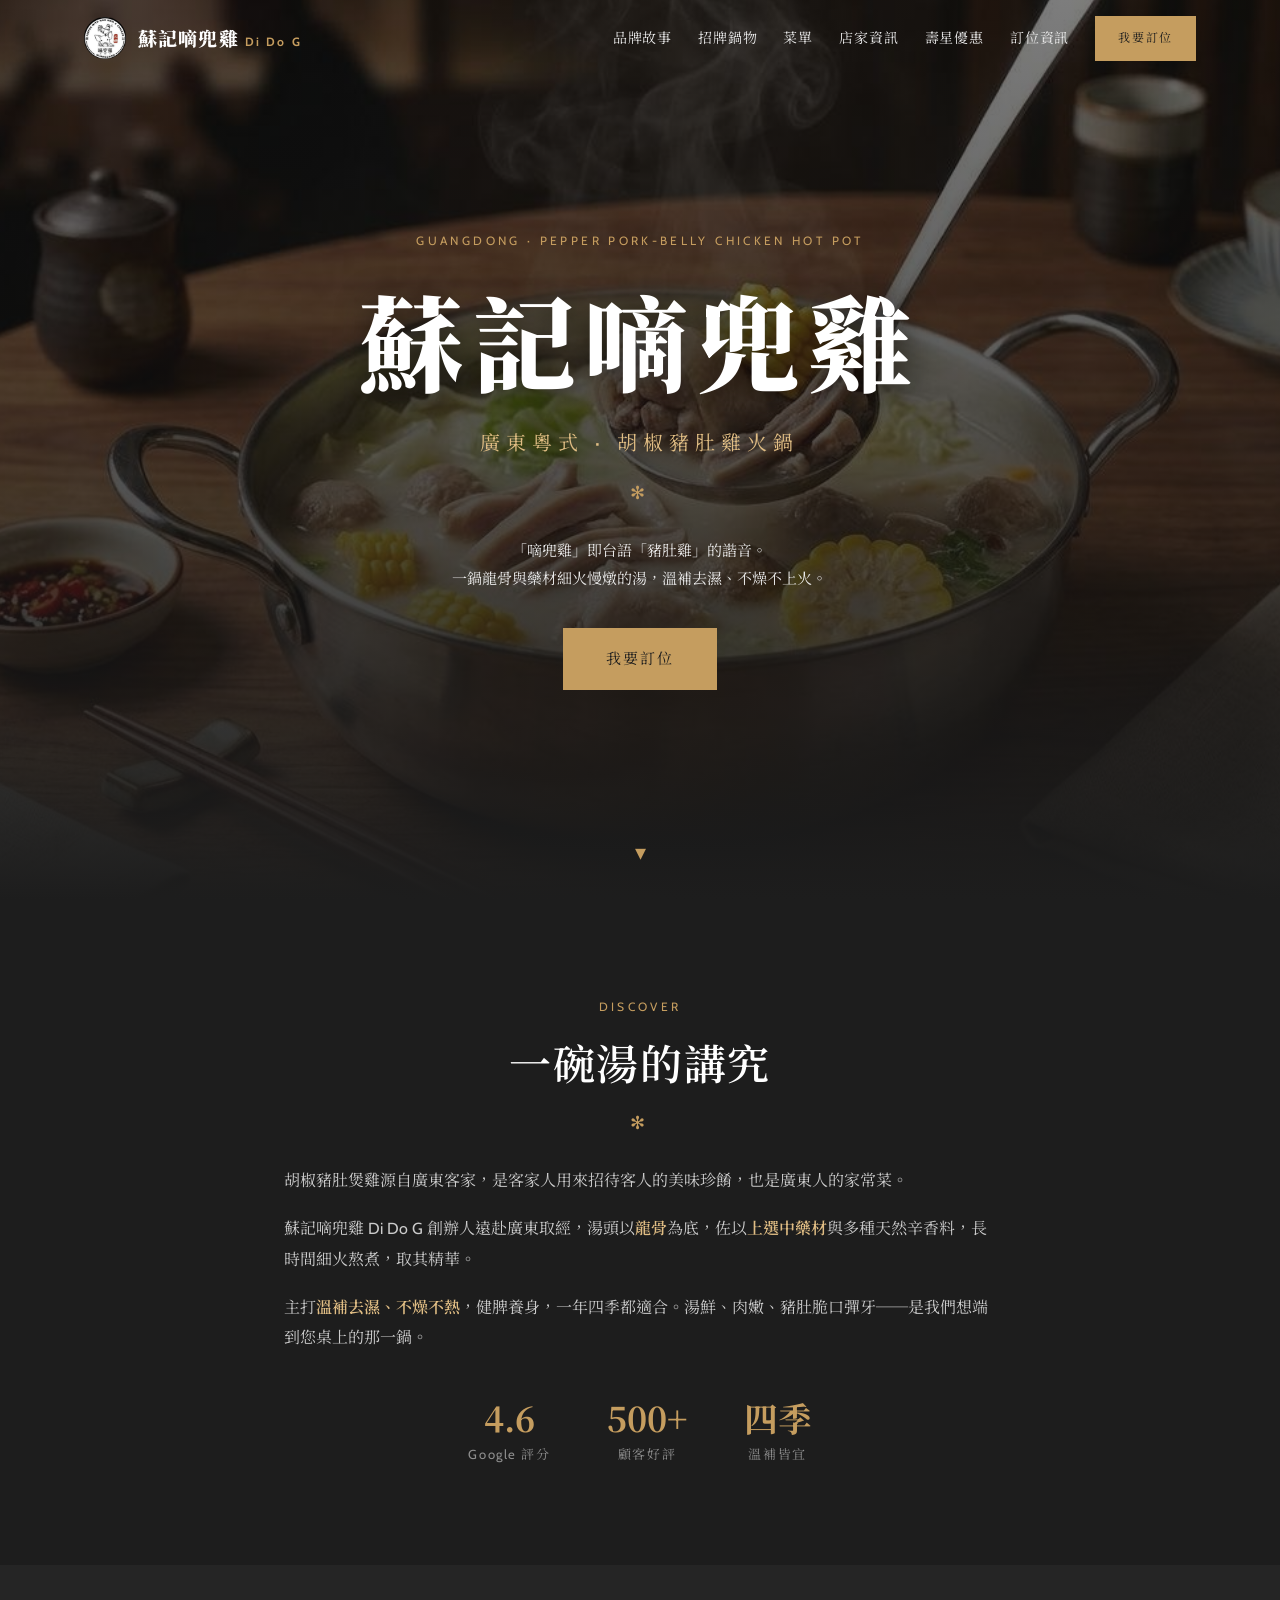
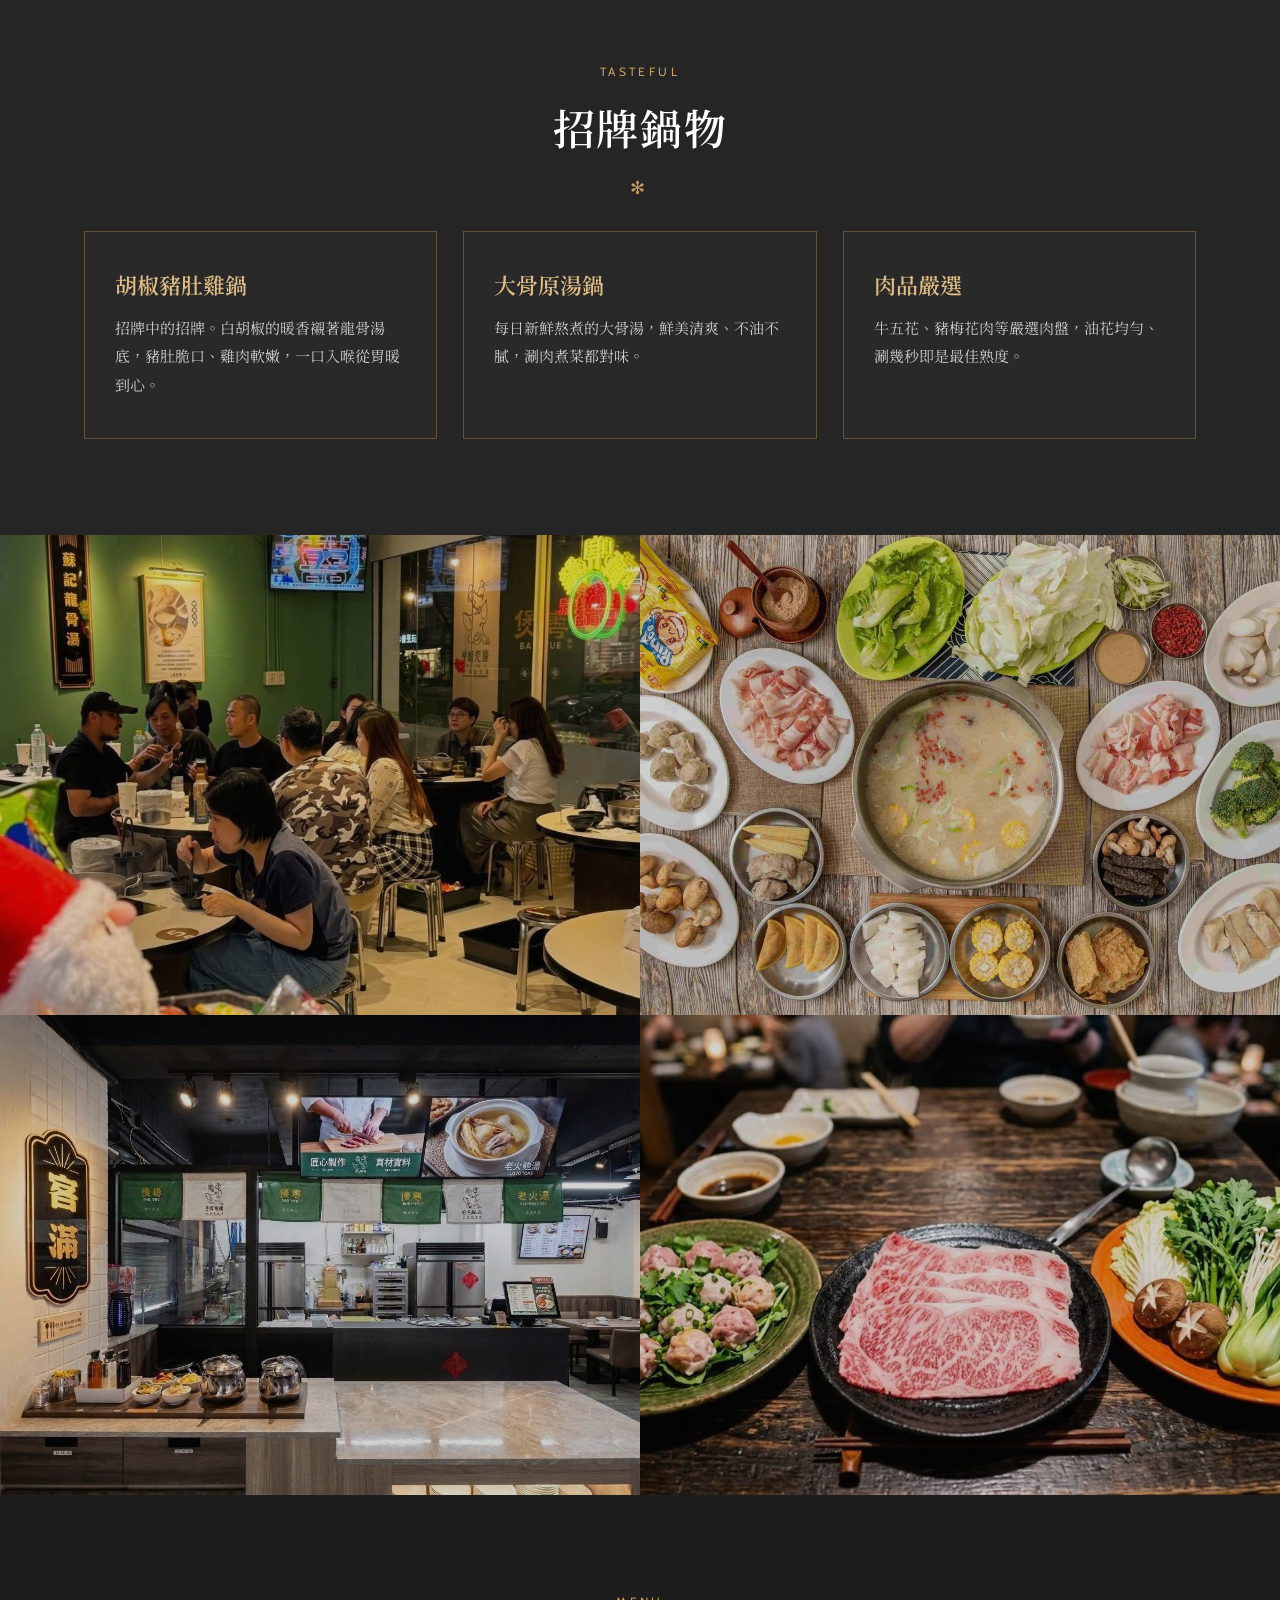
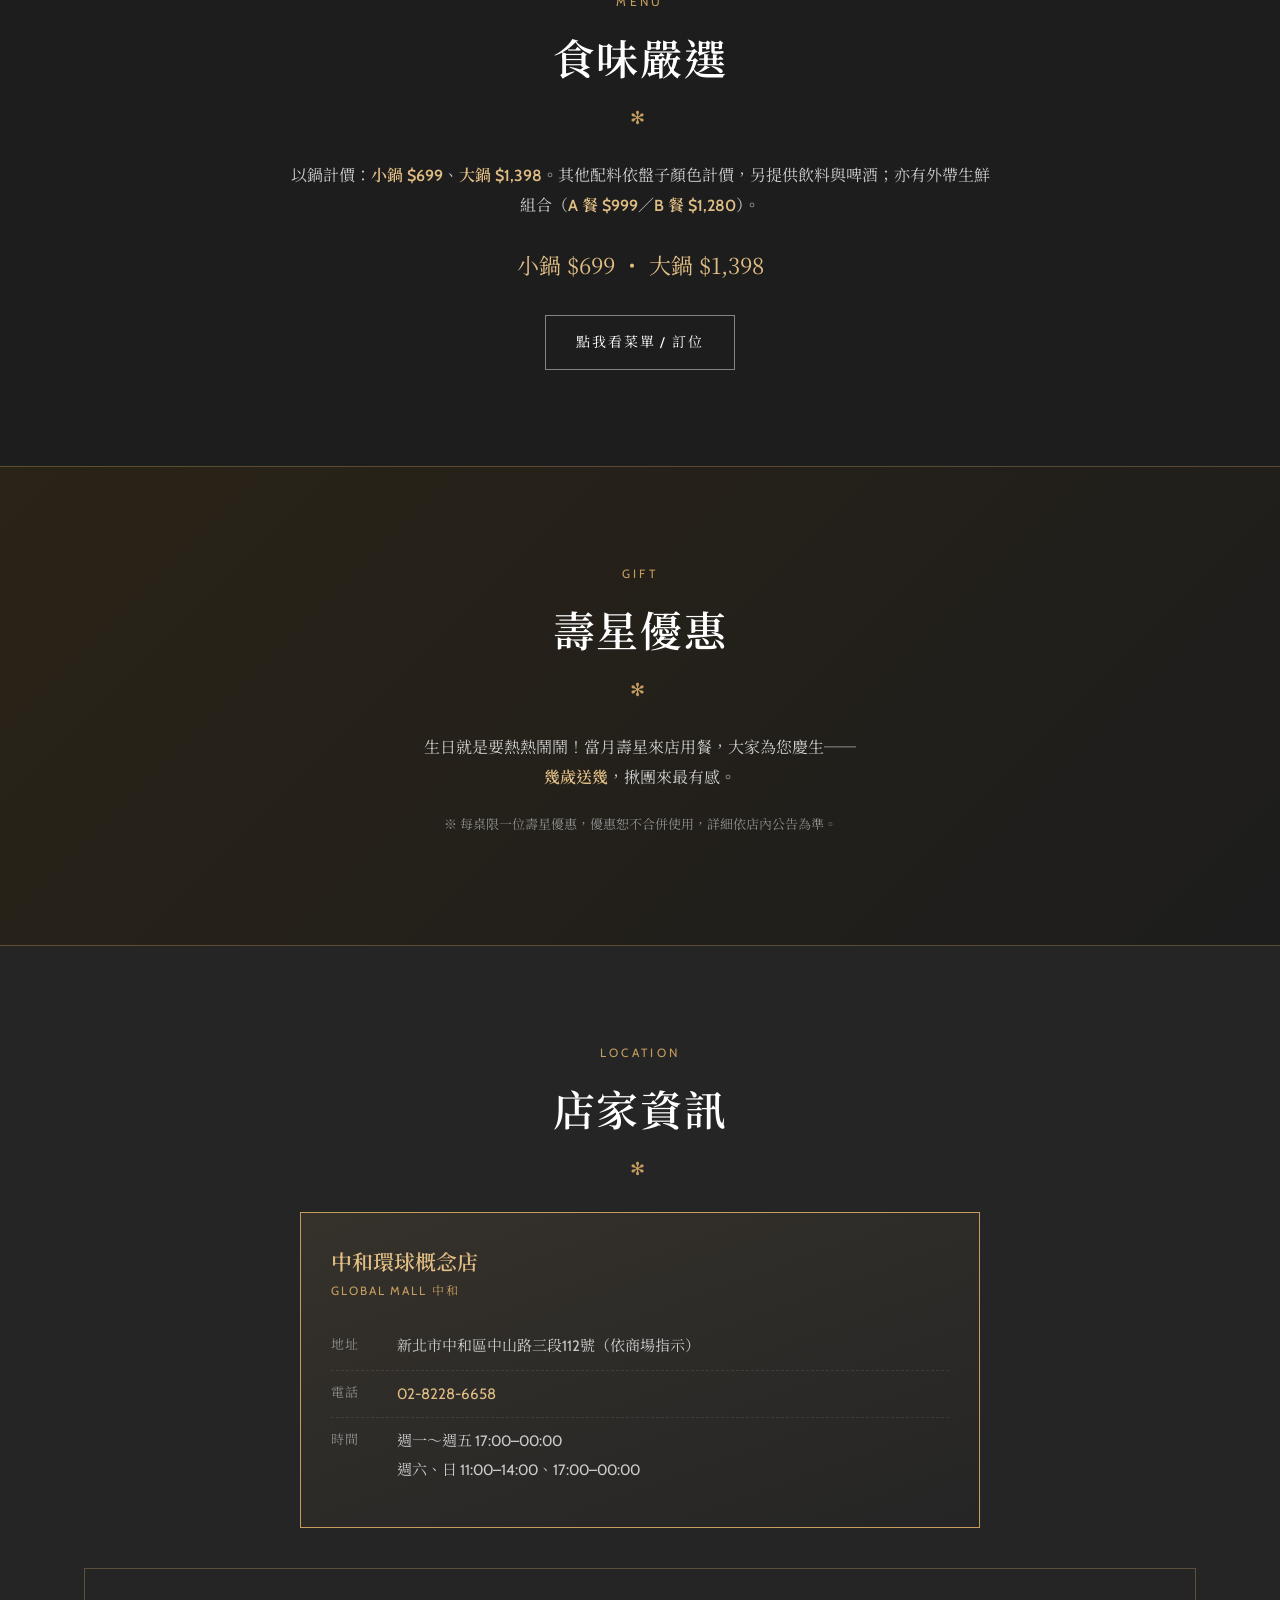
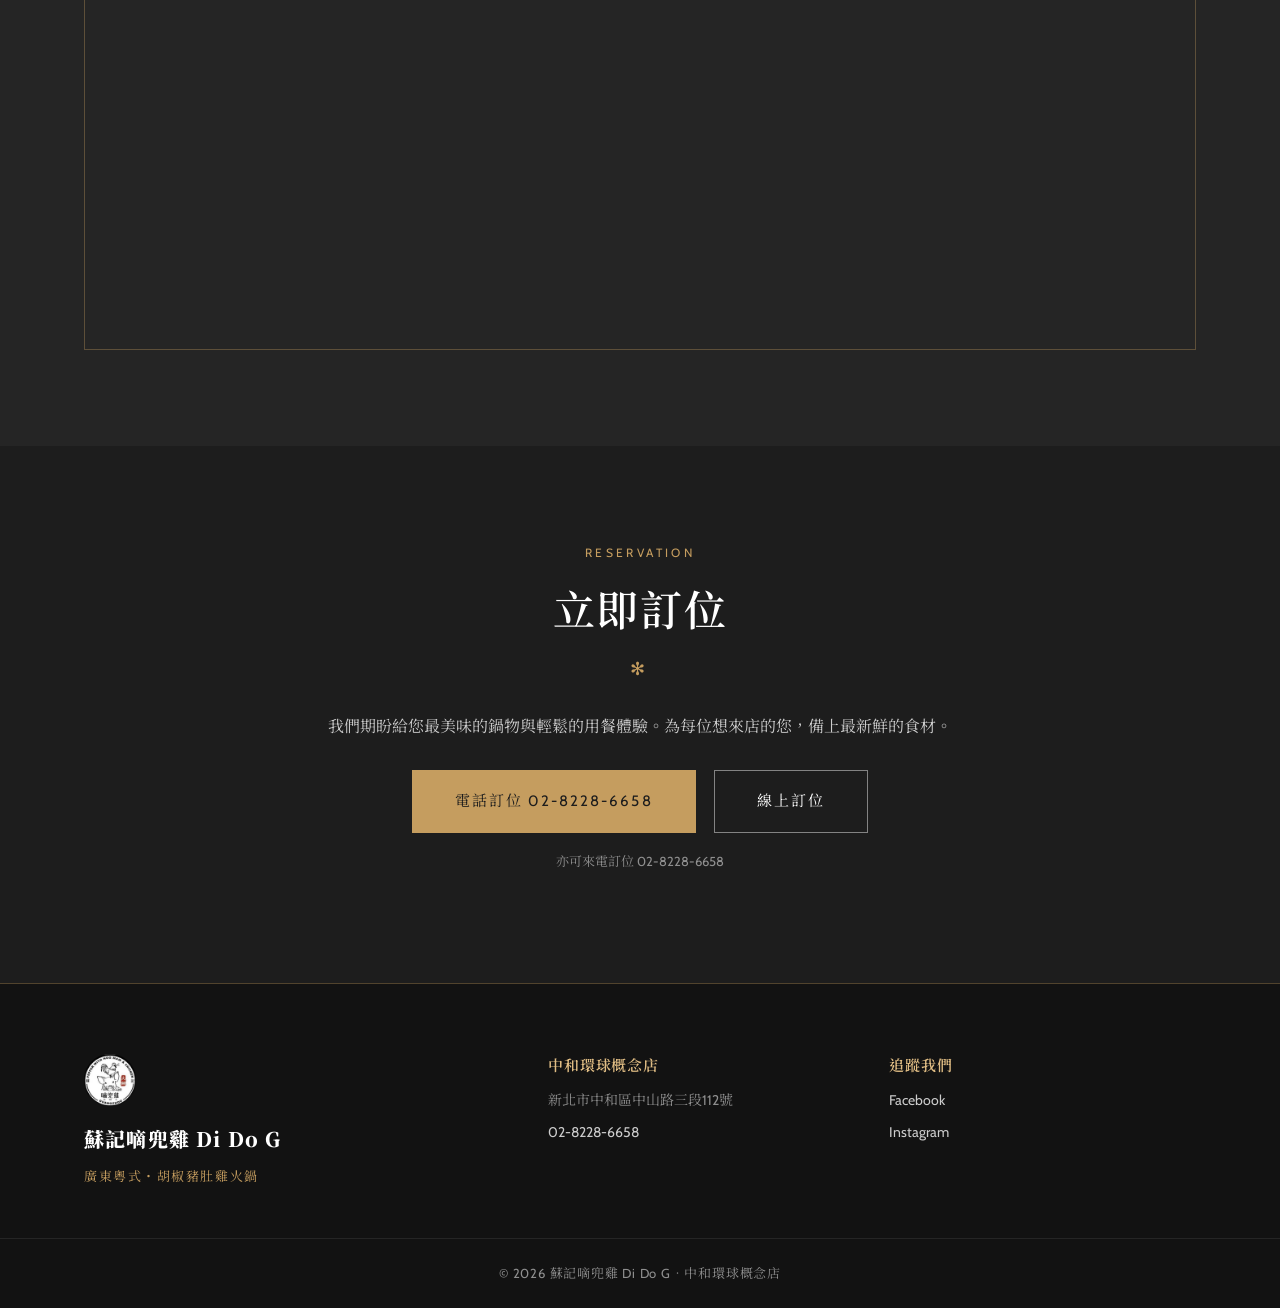
==== commit 31ee17d7: "壽星文案改為『大家為您慶生』；外帶A餐內容" ====
--- a/index.html
+++ b/index.html
@@ -144,7 +144,7 @@
     <p class="kicker center">GIFT</p>
     <h2 class="h2 center">壽星優惠</h2>
     <div class="divider center">✻</div>
-    <p class="p">生日就是要熱熱鬧鬧！當月壽星來店用餐，蘇記嘀兜雞為您慶生──<br><strong>幾歲送幾</strong>，揪團來最有感。</p>
+    <p class="p">生日就是要熱熱鬧鬧！當月壽星來店用餐，大家為您慶生──<br><strong>幾歲送幾</strong>，揪團來最有感。</p>
     <p class="fine">※ 每桌限一位壽星優惠，優惠恕不合併使用，詳細依店內公告為準。</p>
   </div>
 </section>
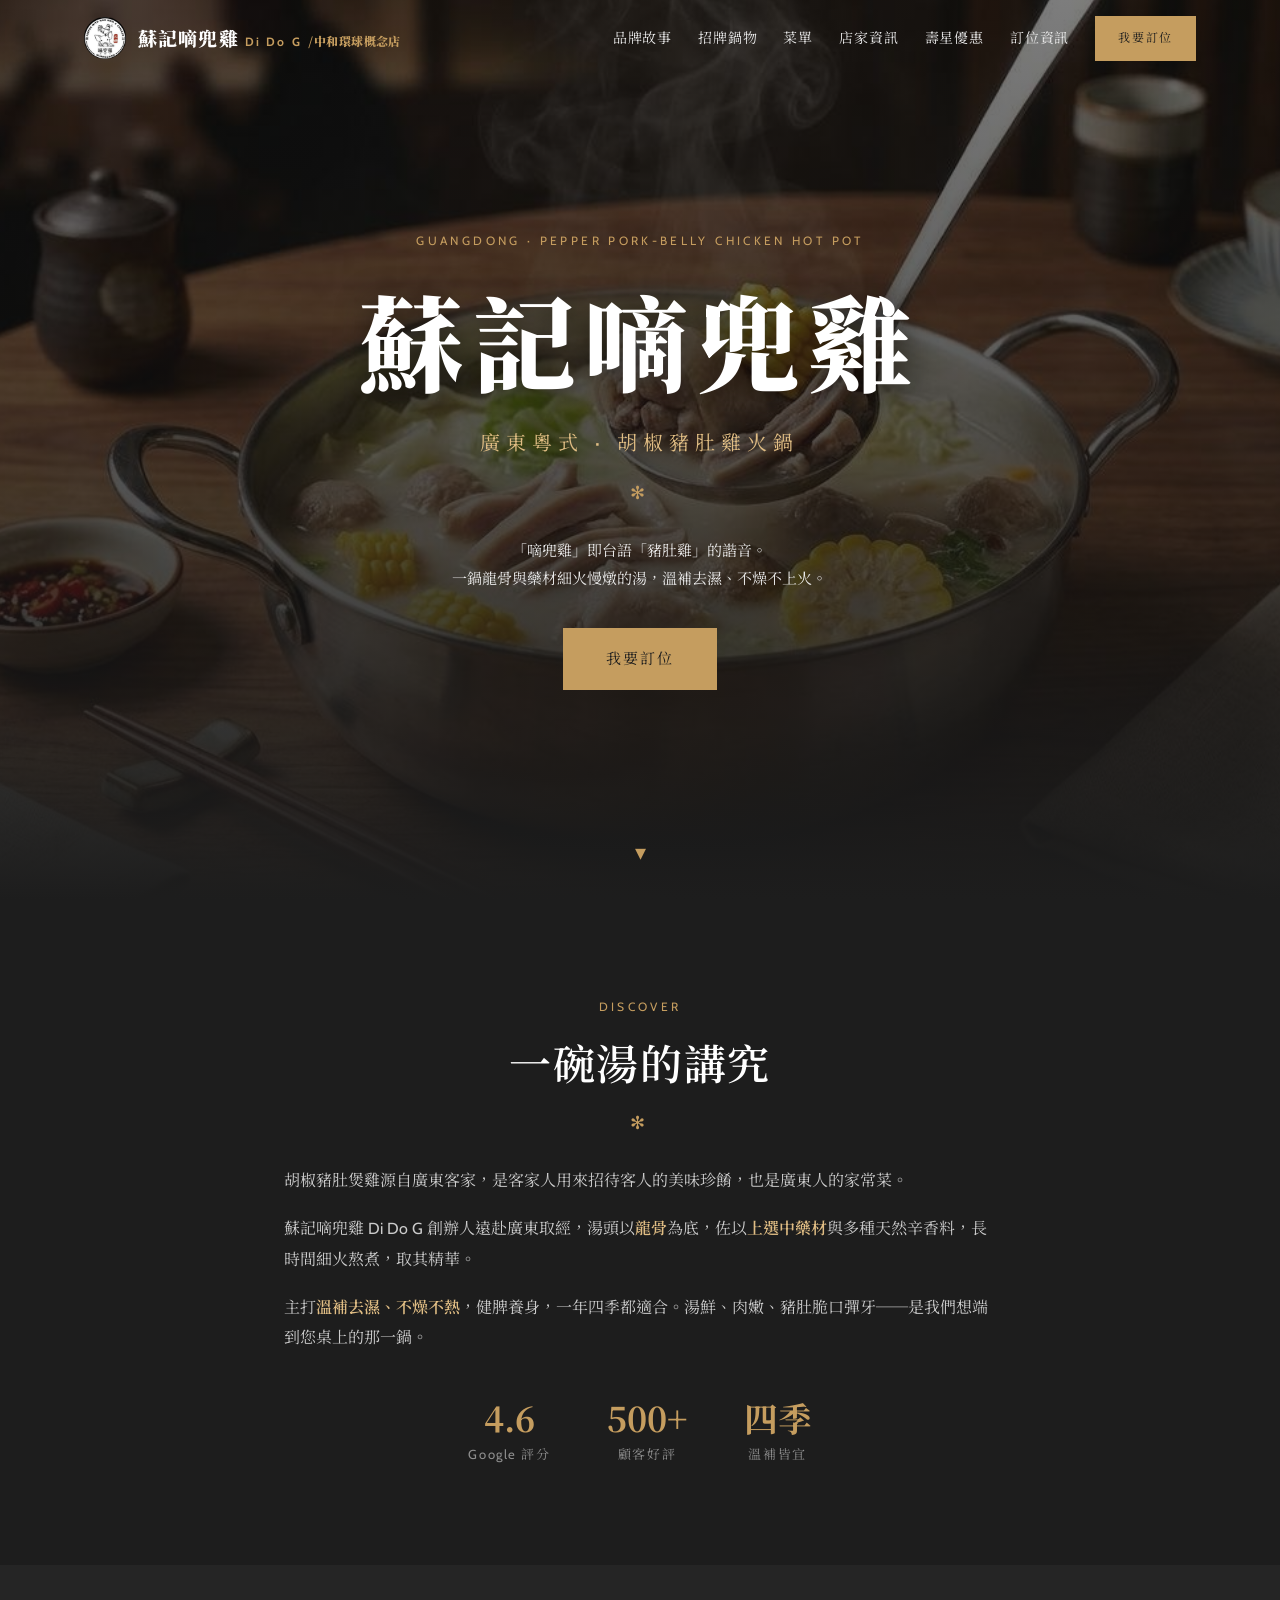
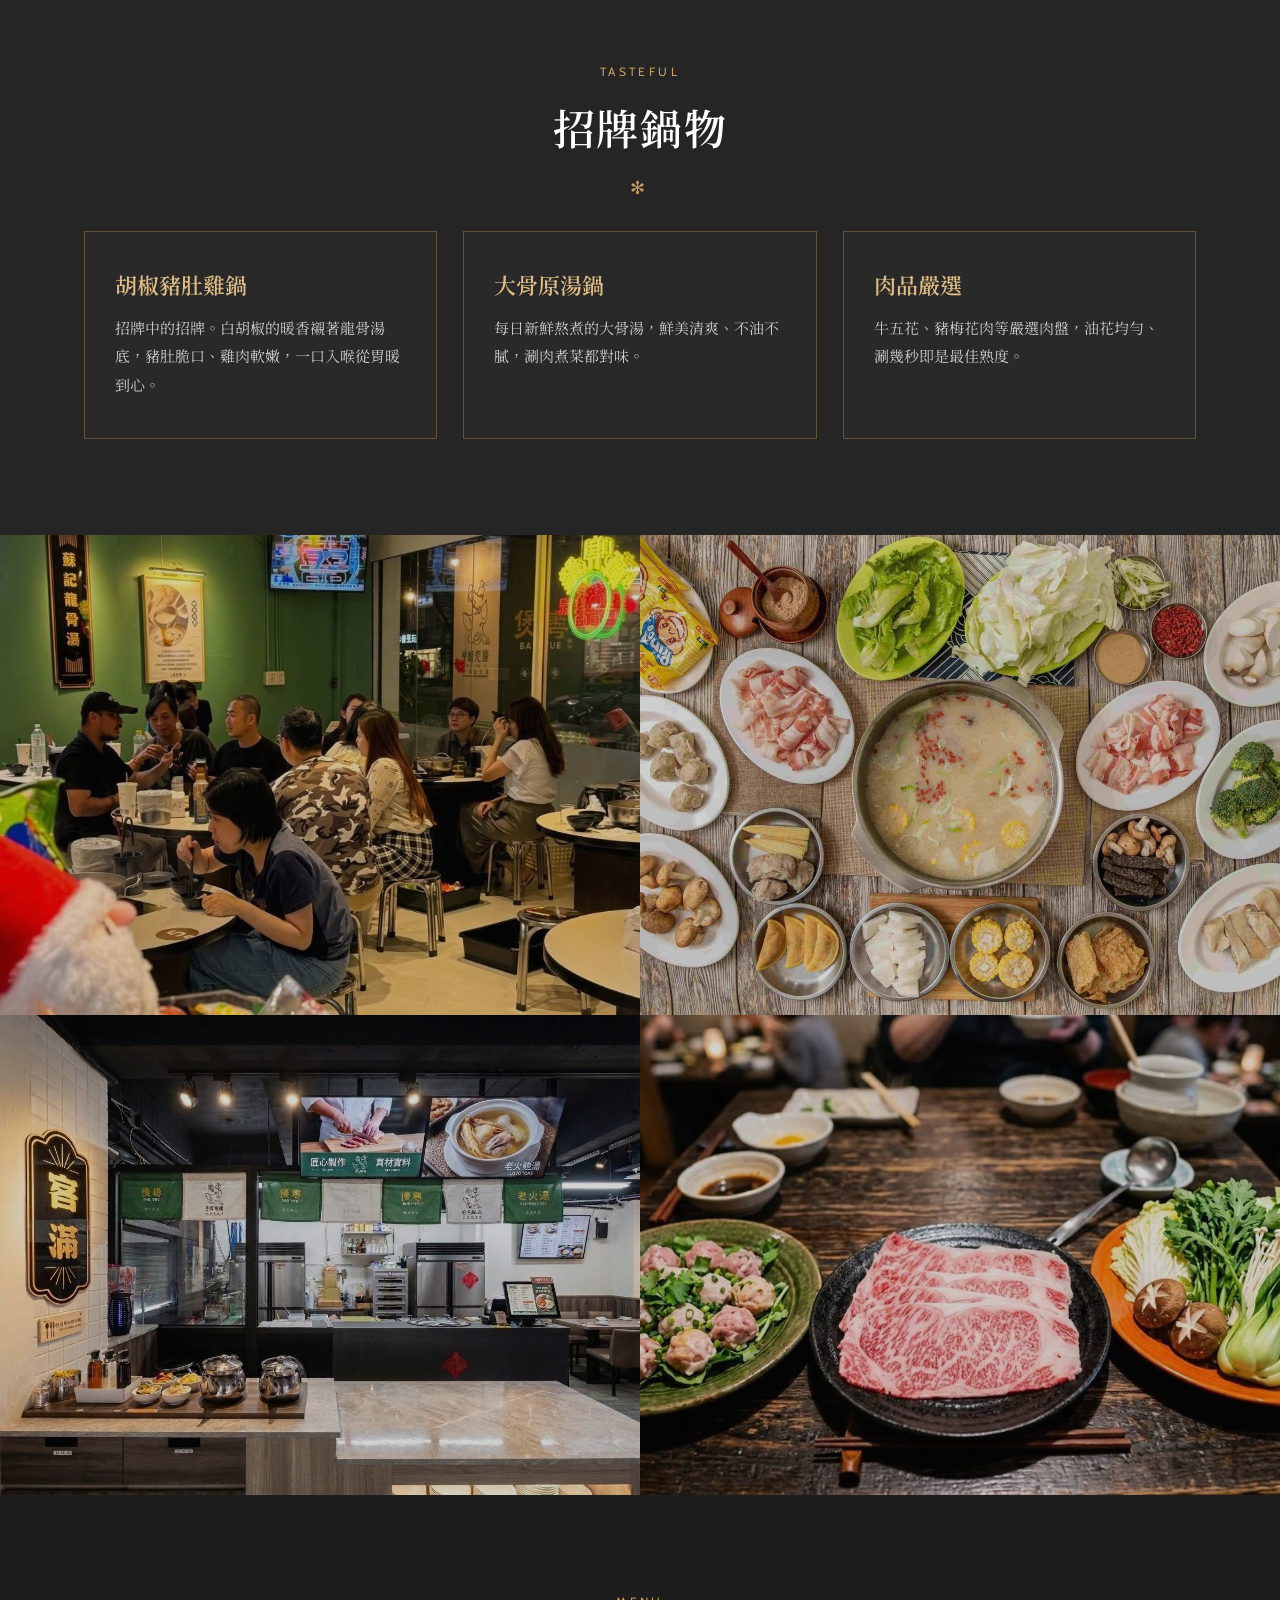
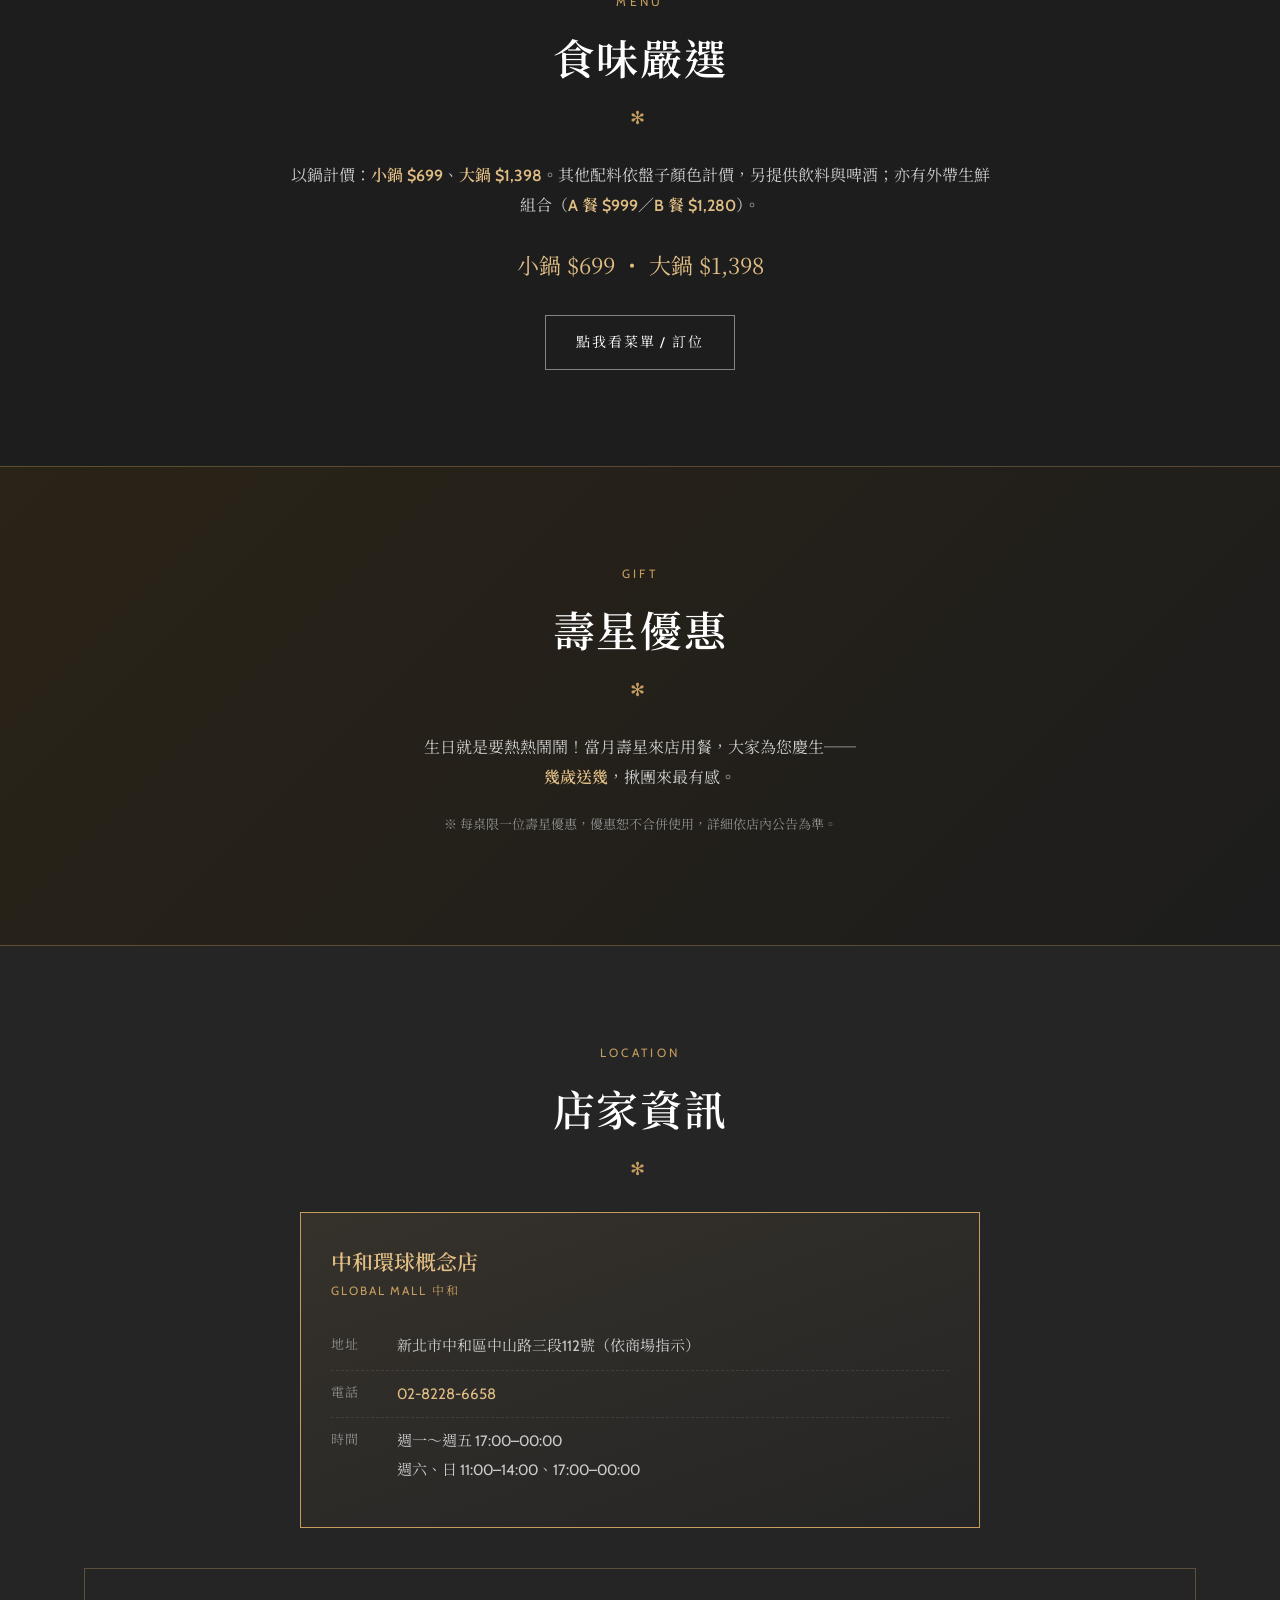
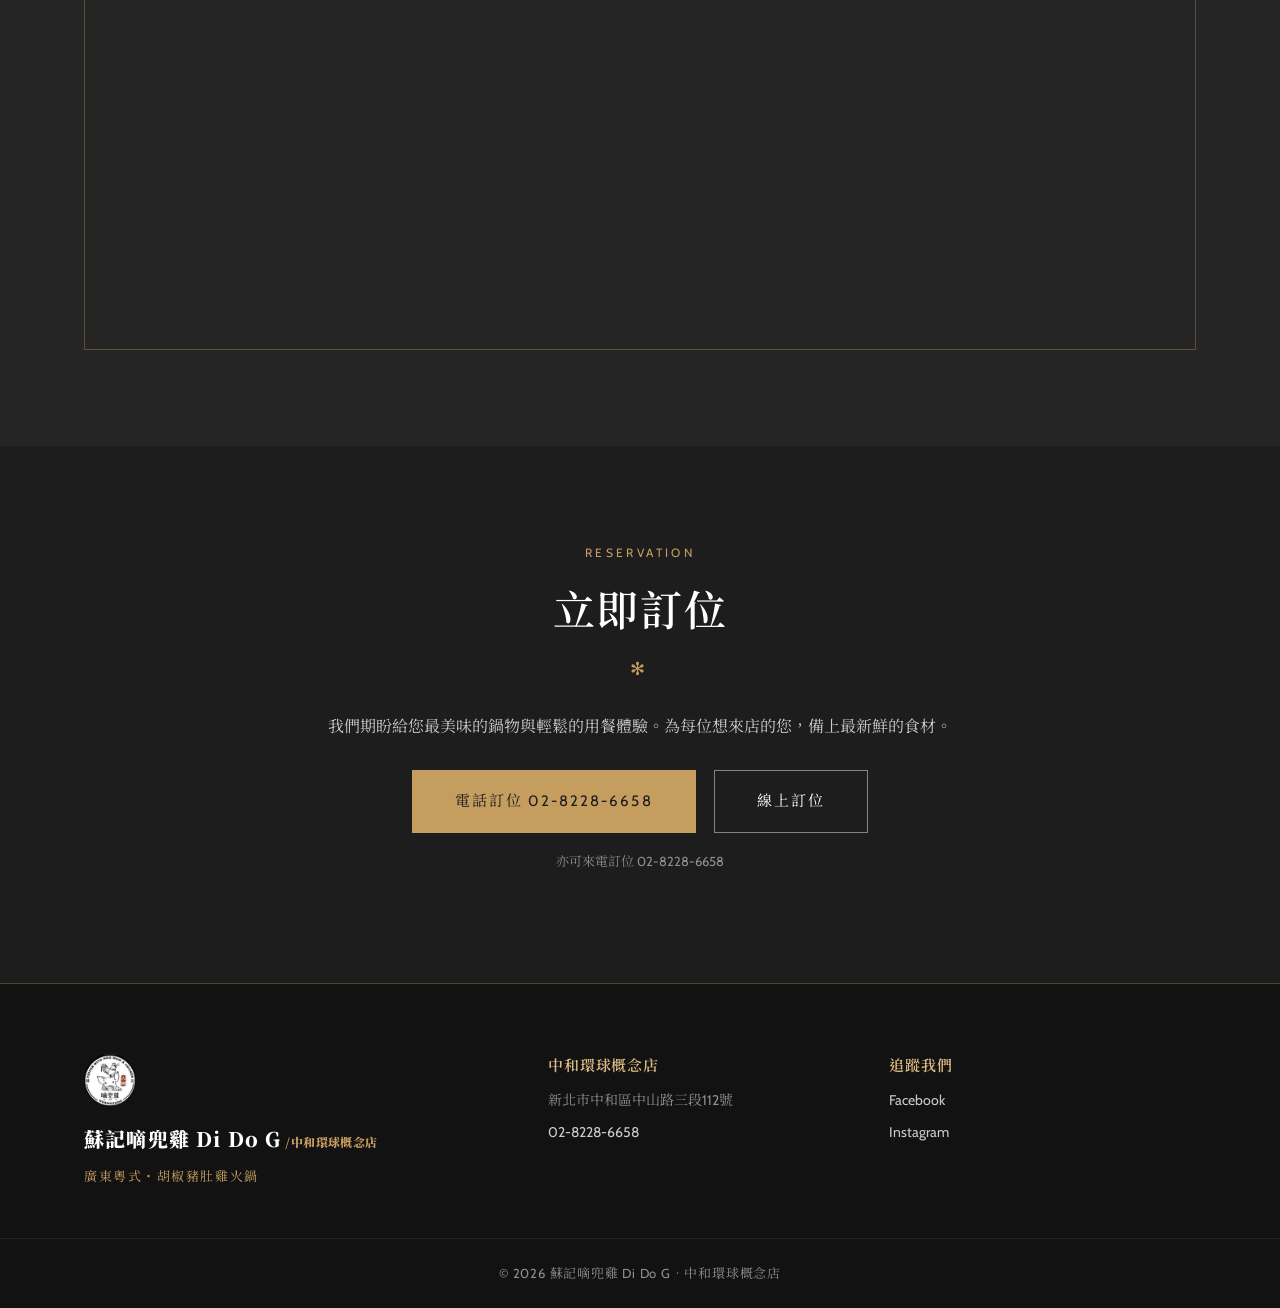
==== commit fcdc3af7: "品牌名後加『/中和環球概念店』(導覽列+頁尾)" ====
--- a/index.html
+++ b/index.html
@@ -46,7 +46,7 @@
   <div class="nav__inner">
     <a class="brand" href="#top">
       <img src="assets/logo.png" alt="蘇記嘀兜雞 Di Do G" class="brand__logo">
-      <span class="brand__name">蘇記嘀兜雞 <em>Di&nbsp;Do&nbsp;G</em></span>
+      <span class="brand__name">蘇記嘀兜雞 <em>Di&nbsp;Do&nbsp;G</em> <span class="brand__branch">/中和環球概念店</span></span>
     </a>
     <nav class="nav__menu" id="navMenu">
       <a href="#story">品牌故事</a>
@@ -192,7 +192,7 @@
   <div class="wrap footer__inner">
     <div class="footer__brand">
       <img src="assets/logo.png" alt="Di Do G" class="footer__logo">
-      <p class="footer__name">蘇記嘀兜雞 Di Do G</p>
+      <p class="footer__name">蘇記嘀兜雞 Di Do G<span class="brand__branch"> /中和環球概念店</span></p>
       <p class="footer__tag">廣東粵式・胡椒豬肚雞火鍋</p>
     </div>
     <div class="footer__col">
--- a/css/style.css
+++ b/css/style.css
@@ -64,6 +64,7 @@
 .brand__logo{width:42px;height:42px}
 .brand__name{font-family:var(--serif);font-weight:900;font-size:19px;letter-spacing:.06em;white-space:nowrap}
 .brand__name em{font-family:var(--sans);font-style:normal;font-size:12px;letter-spacing:.18em;color:var(--gold)}
+.brand__branch{font-size:12px;letter-spacing:.04em;color:var(--gold);white-space:nowrap}
 .nav__menu{margin-left:auto;display:flex;gap:26px;font-size:14px;letter-spacing:.06em}
 .nav__menu a{color:#e9e9e9;position:relative;padding:6px 0}
 .nav__menu a::after{content:"";position:absolute;left:0;bottom:0;width:0;height:1px;background:var(--gold);transition:.25s}
